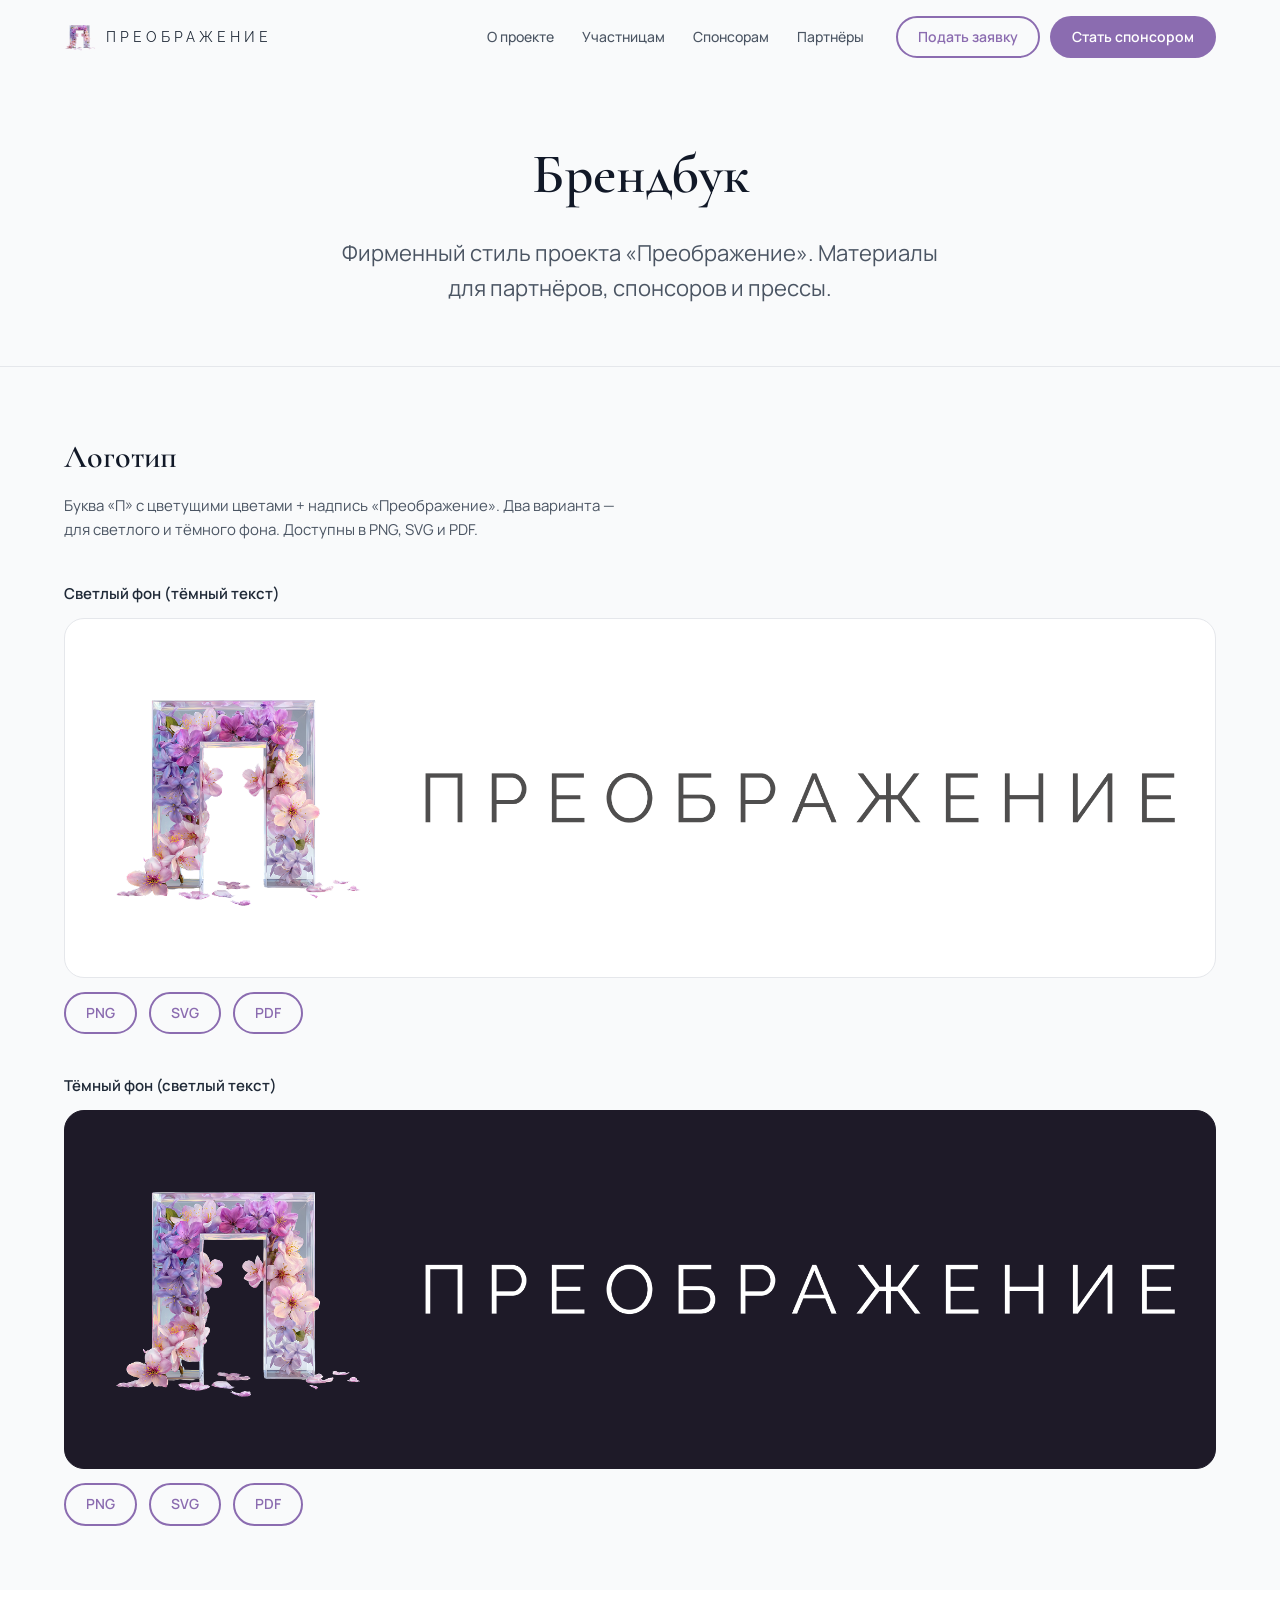
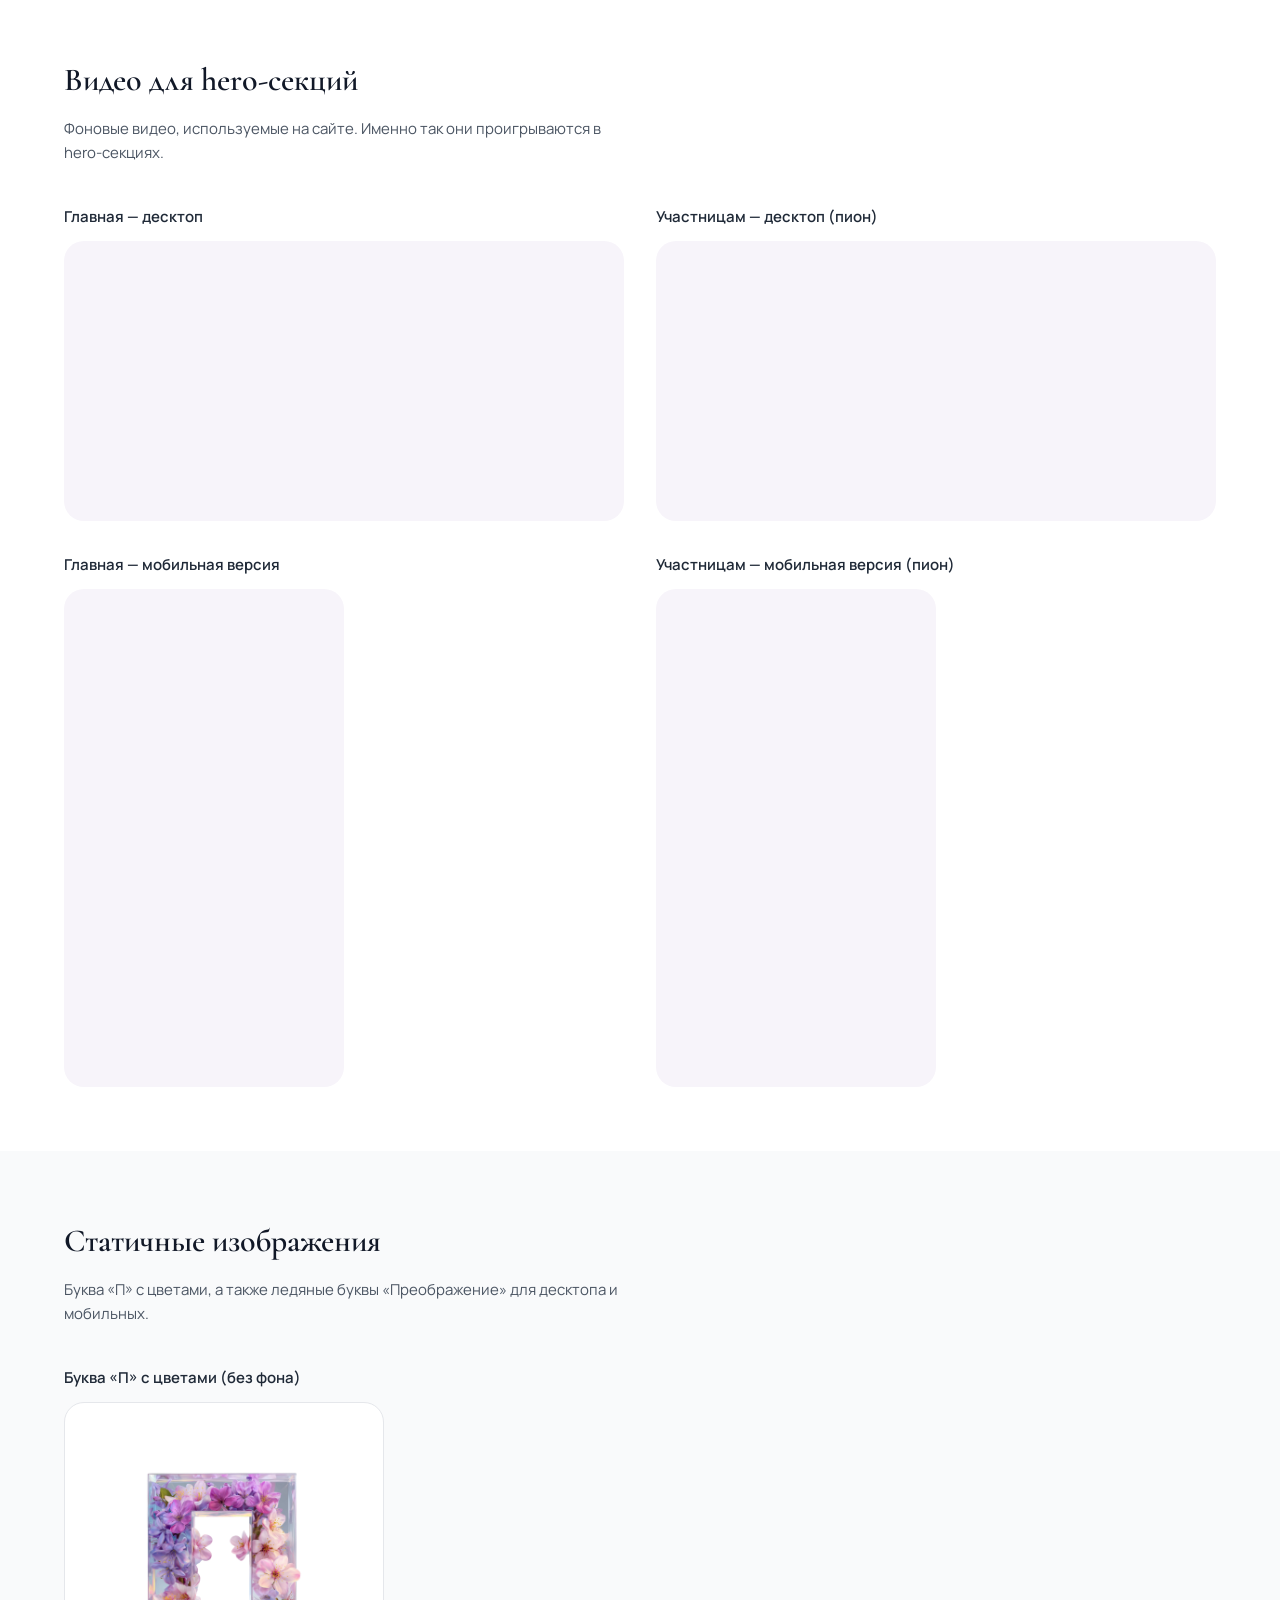
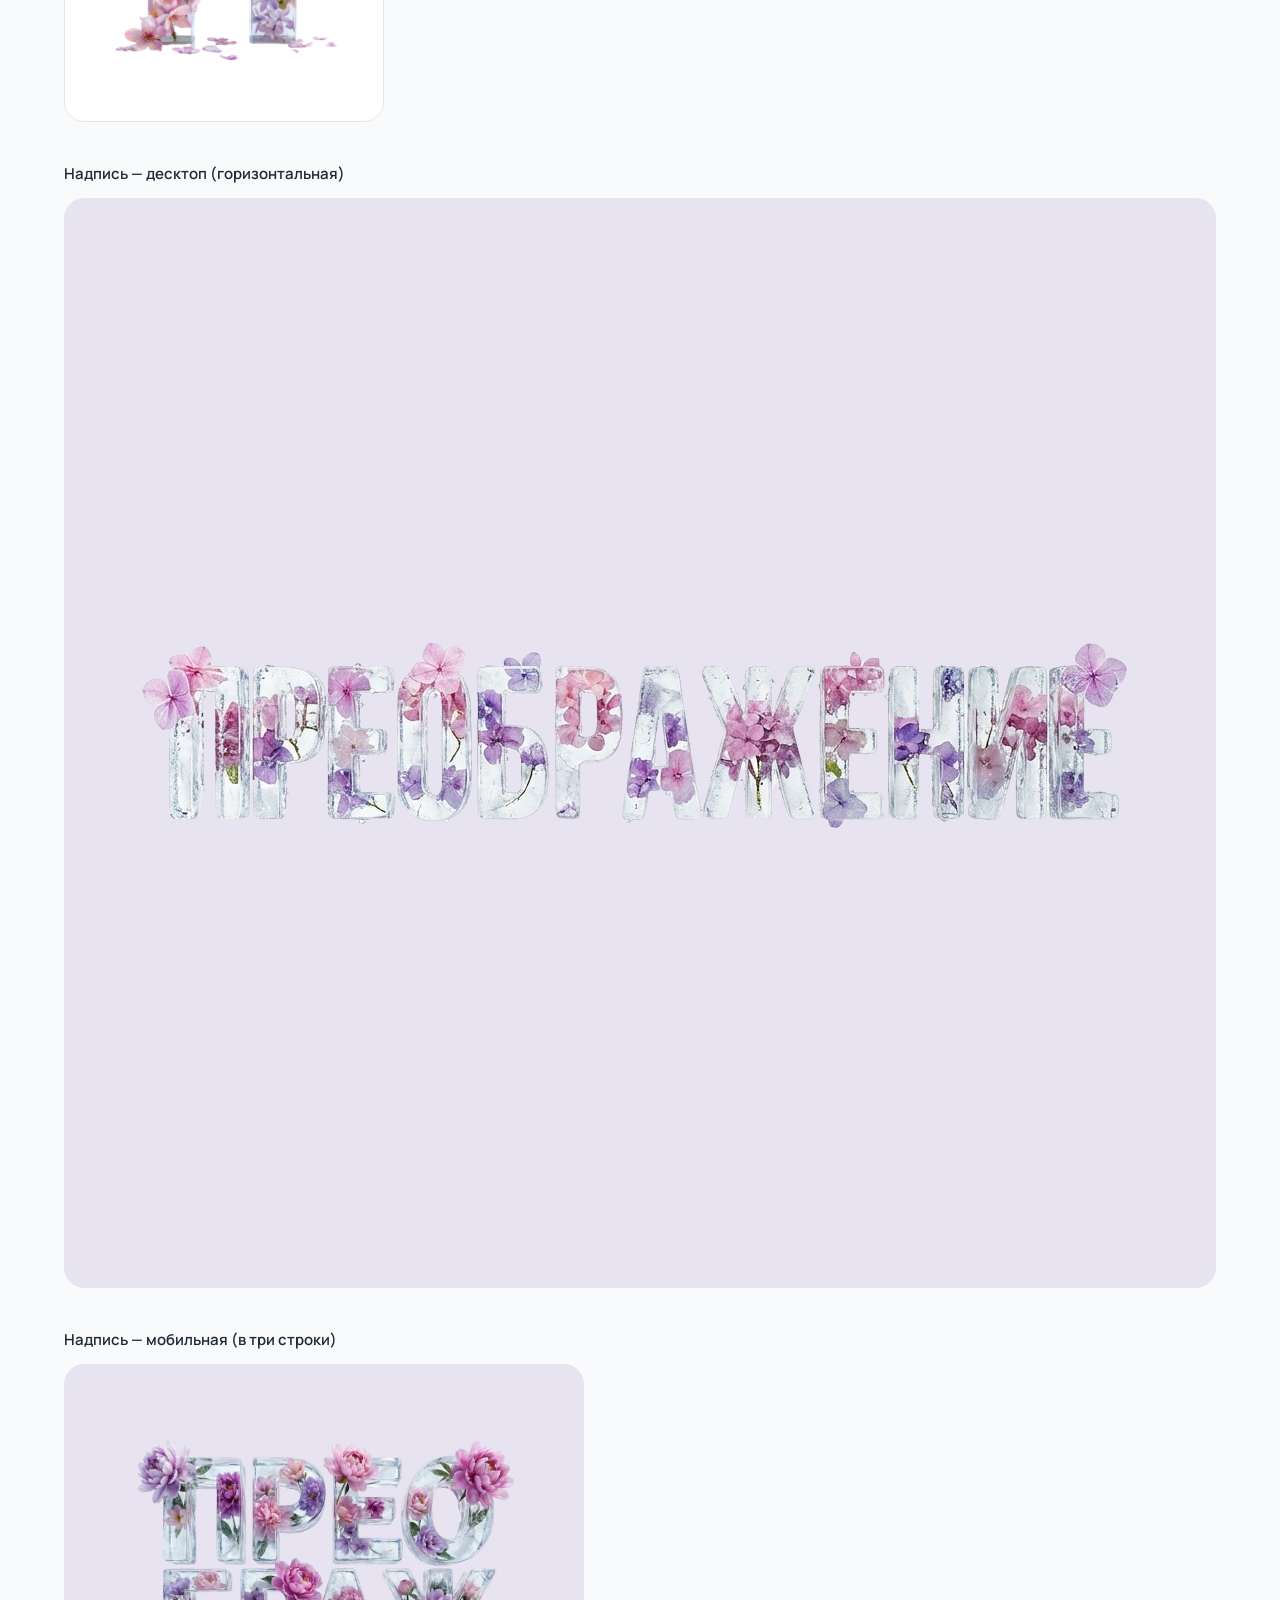
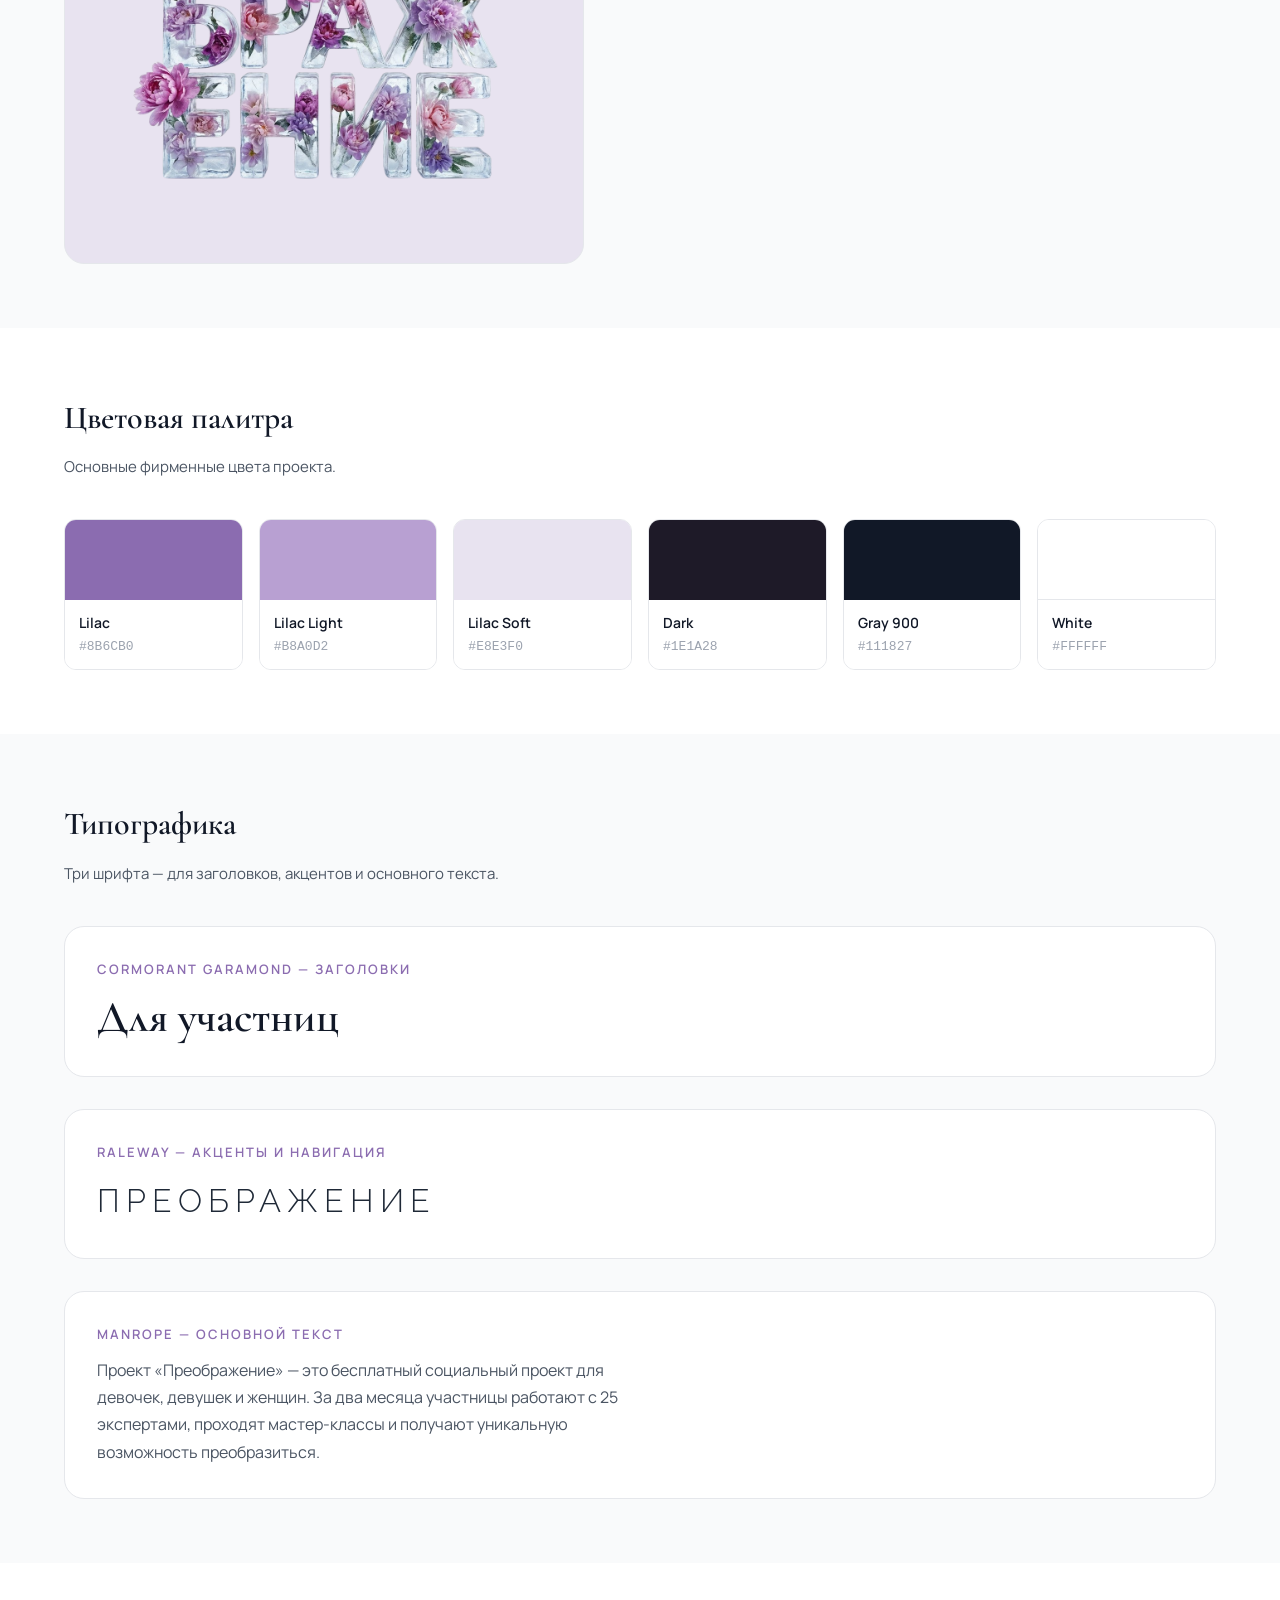
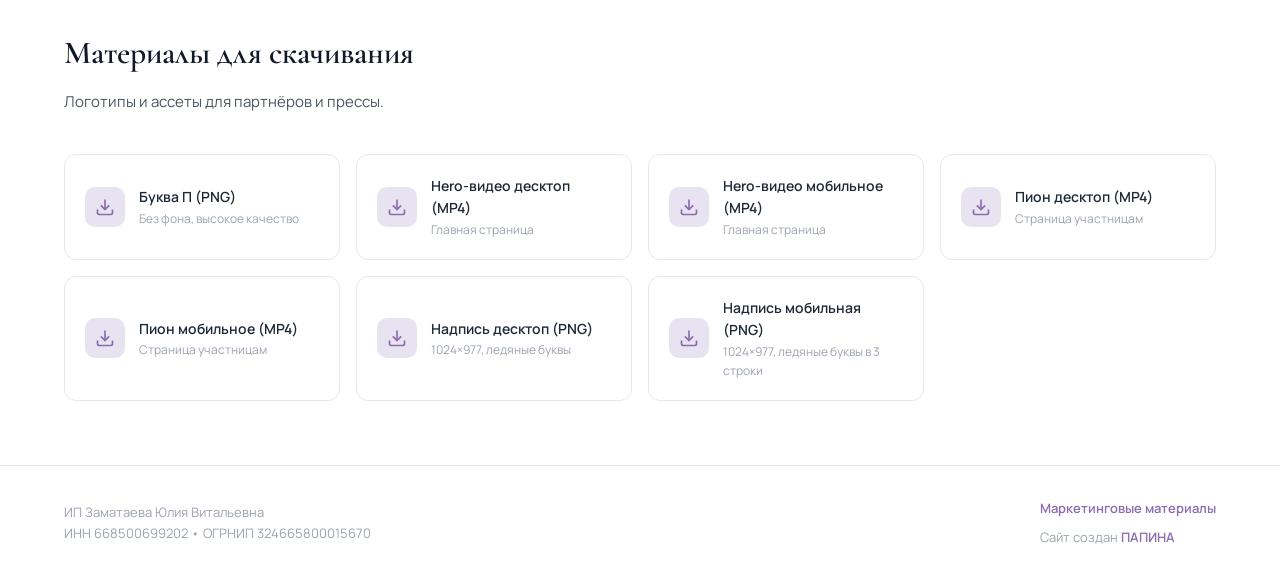
==== brand.html @ fdf7beaa "feat: brand page, photo gallery, partners carousel, sponsors hero video - Add brand.html with logo d" ====
<!DOCTYPE html>
<html lang="ru">
<head>
  <meta charset="UTF-8">
  <meta name="viewport" content="width=device-width, initial-scale=1.0">
  <title>Брендбук — Преображение | Барнаул</title>
  <meta name="description" content="Брендбук проекта Преображение. Логотип, фирменные цвета, шрифты и материалы для партнёров.">
  <link rel="preconnect" href="https://fonts.googleapis.com">
  <link rel="preconnect" href="https://fonts.gstatic.com" crossorigin>
  <link href="https://fonts.googleapis.com/css2?family=Cormorant+Garamond:ital,wght@0,400;0,500;0,600;0,700;1,400&family=Manrope:wght@300;400;500;600;700&family=Raleway:wght@200;300;400;500;600&display=swap" rel="stylesheet">
  <link rel="stylesheet" href="style.css">
  <style>
    .brand-section { padding: 64px 0; }
    .brand-section:nth-child(even) { background: var(--gray-50); }
    .brand-section__title {
      font-family: var(--font-heading);
      font-size: clamp(22px, 3vw, 32px);
      font-weight: 600;
      color: var(--gray-900);
      margin-bottom: 12px;
    }
    .brand-section__desc {
      font-size: 15px;
      color: var(--gray-600);
      margin-bottom: 40px;
      max-width: 560px;
    }

    .brand-logo-row {
      display: flex;
      gap: 40px;
      align-items: center;
      flex-wrap: wrap;
    }
    .brand-logo-card {
      flex: 1;
      min-width: 280px;
      background: var(--white);
      border: 1px solid var(--gray-200);
      border-radius: var(--radius-lg);
      padding: 48px 32px;
      display: flex;
      align-items: center;
      justify-content: center;
    }
    .brand-logo-card--dark {
      background: var(--dark);
      border-color: var(--dark);
    }
    .brand-logo-card img {
      max-width: 100%;
      max-height: none;
      height: auto;
      width: auto;
    }
    .brand-logo-card .logo-combo {
      display: flex;
      align-items: center;
      gap: 14px;
    }
    .brand-logo-card .logo-combo span {
      font-family: var(--font-display);
      font-size: 16px;
      font-weight: 400;
      letter-spacing: 5px;
      text-transform: uppercase;
      color: var(--gray-800);
    }
    .brand-logo-card--dark .logo-combo span { color: var(--white); }

    .brand-anim {
      position: relative;
      border-radius: var(--radius-lg);
      overflow: hidden;
      max-width: 480px;
      background: #f7f4fa;
    }
    .brand-anim video {
      width: 100%;
      display: block;
    }
    .brand-anim__label {
      text-align: center;
      padding: 12px;
      font-size: 13px;
      color: var(--gray-400);
    }

    .brand-colors {
      display: grid;
      grid-template-columns: repeat(auto-fill, minmax(160px, 1fr));
      gap: 16px;
    }
    .brand-color {
      border-radius: var(--radius);
      overflow: hidden;
      border: 1px solid var(--gray-200);
    }
    .brand-color__swatch {
      height: 80px;
    }
    .brand-color__info {
      padding: 12px 14px;
      background: var(--white);
    }
    .brand-color__name {
      font-size: 14px;
      font-weight: 600;
      color: var(--gray-900);
      margin-bottom: 2px;
    }
    .brand-color__hex {
      font-size: 13px;
      color: var(--gray-400);
      font-family: monospace;
    }

    .brand-fonts {
      display: flex;
      flex-direction: column;
      gap: 32px;
    }
    .brand-font-sample {
      padding: 32px;
      background: var(--white);
      border: 1px solid var(--gray-200);
      border-radius: var(--radius-lg);
    }
    .brand-font-sample__name {
      font-size: 13px;
      font-weight: 600;
      color: var(--lilac);
      text-transform: uppercase;
      letter-spacing: 2px;
      margin-bottom: 12px;
    }
    .brand-font-sample--heading .brand-font-sample__text {
      font-family: var(--font-heading);
      font-size: clamp(28px, 4vw, 44px);
      font-weight: 600;
      color: var(--gray-900);
      line-height: 1.2;
    }
    .brand-font-sample--display .brand-font-sample__text {
      font-family: var(--font-display);
      font-size: clamp(20px, 3vw, 32px);
      font-weight: 300;
      color: var(--gray-800);
      letter-spacing: 6px;
      text-transform: uppercase;
    }
    .brand-font-sample--body .brand-font-sample__text {
      font-family: var(--font-body);
      font-size: 16px;
      color: var(--gray-600);
      line-height: 1.7;
      max-width: 560px;
    }

    .brand-downloads {
      display: grid;
      grid-template-columns: repeat(auto-fill, minmax(220px, 1fr));
      gap: 16px;
    }
    .brand-dl {
      display: flex;
      align-items: center;
      gap: 14px;
      padding: 20px;
      background: var(--white);
      border: 1px solid var(--gray-200);
      border-radius: var(--radius);
      transition: var(--transition);
      color: var(--gray-800);
    }
    .brand-dl:hover { border-color: var(--lilac); box-shadow: var(--shadow-md); }
    .brand-dl__icon {
      width: 40px; height: 40px;
      border-radius: 10px;
      background: var(--lilac-soft);
      display: flex;
      align-items: center;
      justify-content: center;
      color: var(--lilac);
      flex-shrink: 0;
    }
    .brand-dl__name { font-size: 14px; font-weight: 600; }
    .brand-dl__meta { font-size: 12px; color: var(--gray-400); }

    @media (max-width: 768px) {
      .brand-logo-row { flex-direction: column; gap: 16px; }
      .brand-logo-card { min-width: 0; width: 100%; }
      .brand-videos-grid { grid-template-columns: 1fr !important; }
      .brand-static-split { grid-template-columns: 1fr !important; }
    }
  </style>
</head>
<body>

  <!-- HEADER -->
  <header class="header header--light" id="top">
    <div class="container header__inner">
      <a href="index.html" class="header__logo">
        <img class="header__logo-icon" src="assets/p-letter-hq.png" alt="П" width="32" height="32">
        <span>Преображение</span>
      </a>
      <nav class="header__nav">
        <a href="index.html#about" class="header__link">О проекте</a>
        <a href="participants.html" class="header__link">Участницам</a>
        <a href="sponsors.html" class="header__link">Спонсорам</a>
        <a href="index.html#partners" class="header__link">Партнёры</a>
      </nav>
      <div class="header__actions">
        <a href="participants.html#form" class="btn btn--outline btn--sm">Подать заявку</a>
        <a href="sponsors.html#packages" class="btn btn--primary btn--sm">Стать спонсором</a>
      </div>
      <button class="header__burger" id="burger" aria-label="Меню">
        <span></span><span></span><span></span>
      </button>
    </div>
  </header>

  <!-- MOBILE MENU -->
  <div class="mobile-menu" id="mobileMenu">
    <nav class="mobile-menu__nav">
      <a href="index.html#about" class="mobile-menu__link">О проекте</a>
      <a href="participants.html" class="mobile-menu__link">Участницам</a>
      <a href="sponsors.html" class="mobile-menu__link">Спонсорам</a>
      <a href="index.html#partners" class="mobile-menu__link">Партнёры</a>
      <a href="participants.html#form" class="btn btn--outline">Подать заявку</a>
      <a href="sponsors.html#packages" class="btn btn--primary">Стать спонсором</a>
    </nav>
  </div>

  <!-- PAGE HERO -->
  <section class="page-hero">
    <h1>Брендбук</h1>
    <p>Фирменный стиль проекта «Преображение». Материалы для партнёров, спонсоров и прессы.</p>
  </section>

  <!-- LOGO -->
  <section class="brand-section">
    <div class="container">
      <h2 class="brand-section__title">Логотип</h2>
      <p class="brand-section__desc">Буква «П» с цветущими цветами + надпись «Преображение». Два варианта — для светлого и тёмного фона. Доступны в PNG, SVG и PDF.</p>
      <div style="display:flex;flex-direction:column;gap:40px;">
        <div>
          <h3 style="font-size:15px;font-weight:600;color:var(--gray-800);margin-bottom:12px;">Светлый фон (тёмный текст)</h3>
          <div class="brand-logo-card" style="padding:48px 40px;">
            <img src="assets/logopreo.png" alt="Логотип — светлый фон" style="max-width:100%;height:auto;display:block;">
          </div>
          <div style="display:flex;gap:12px;flex-wrap:wrap;margin-top:14px;">
            <a href="assets/logopreo.png" download class="btn btn--outline btn--sm">PNG</a>
            <a href="assets/logopreo.svg" download class="btn btn--outline btn--sm">SVG</a>
            <a href="assets/logopreo.pdf" download class="btn btn--outline btn--sm">PDF</a>
          </div>
        </div>
        <div>
          <h3 style="font-size:15px;font-weight:600;color:var(--gray-800);margin-bottom:12px;">Тёмный фон (светлый текст)</h3>
          <div class="brand-logo-card brand-logo-card--dark" style="padding:48px 40px;">
            <img src="assets/logopreodarkbg.png" alt="Логотип — тёмный фон" style="max-width:100%;height:auto;display:block;">
          </div>
          <div style="display:flex;gap:12px;flex-wrap:wrap;margin-top:14px;">
            <a href="assets/logopreodarkbg.png" download class="btn btn--outline btn--sm">PNG</a>
            <a href="assets/logopreodarkbg.svg" download class="btn btn--outline btn--sm">SVG</a>
            <a href="assets/logopreodarkbg.pdf" download class="btn btn--outline btn--sm">PDF</a>
          </div>
        </div>
      </div>
    </div>
  </section>

  <!-- HERO VIDEOS -->
  <section class="brand-section">
    <div class="container">
      <h2 class="brand-section__title">Видео для hero-секций</h2>
      <p class="brand-section__desc">Фоновые видео, используемые на сайте. Именно так они проигрываются в hero-секциях.</p>
      <div class="brand-videos-grid" style="display:grid;grid-template-columns:1fr 1fr;gap:32px;">
        <div>
          <h3 style="font-size:15px;font-weight:600;color:var(--gray-800);margin-bottom:12px;">Главная — десктоп</h3>
          <div class="brand-anim" style="max-width:100%;">
            <video autoplay muted loop playsinline preload="auto">
              <source src="assets/hero-video.mp4" type="video/mp4">
            </video>
          </div>
        </div>
        <div>
          <h3 style="font-size:15px;font-weight:600;color:var(--gray-800);margin-bottom:12px;">Участницам — десктоп (пион)</h3>
          <div class="brand-anim" style="max-width:100%;">
            <video autoplay muted loop playsinline preload="auto">
              <source src="assets/peony2.mp4" type="video/mp4">
            </video>
          </div>
        </div>
        <div>
          <h3 style="font-size:15px;font-weight:600;color:var(--gray-800);margin-bottom:12px;">Главная — мобильная версия</h3>
          <div class="brand-anim" style="max-width:280px;">
            <video autoplay muted loop playsinline preload="auto" style="aspect-ratio:9/16;object-fit:cover;">
              <source src="assets/hero-mobile-final.mp4" type="video/mp4">
            </video>
          </div>
        </div>
        <div>
          <h3 style="font-size:15px;font-weight:600;color:var(--gray-800);margin-bottom:12px;">Участницам — мобильная версия (пион)</h3>
          <div class="brand-anim" style="max-width:280px;">
            <video autoplay muted loop playsinline preload="auto" style="aspect-ratio:9/16;object-fit:cover;">
              <source src="assets/peony3-mobile.mp4" type="video/mp4">
            </video>
          </div>
        </div>
      </div>
    </div>
  </section>

  <!-- STATIC ASSETS -->
  <section class="brand-section">
    <div class="container">
      <h2 class="brand-section__title">Статичные изображения</h2>
      <p class="brand-section__desc">Буква «П» с цветами, а также ледяные буквы «Преображение» для десктопа и мобильных.</p>
      <div style="display:flex;flex-direction:column;gap:40px;">
        <div>
          <h3 style="font-size:15px;font-weight:600;color:var(--gray-800);margin-bottom:12px;">Буква «П» с цветами (без фона)</h3>
          <div class="brand-logo-card" style="padding:40px;max-width:320px;">
            <img src="assets/p-letter-hq.png" alt="Буква П — без фона" style="max-width:100%;height:auto;display:block;">
          </div>
        </div>
        <div>
          <h3 style="font-size:15px;font-weight:600;color:var(--gray-800);margin-bottom:12px;">Надпись — десктоп (горизонтальная)</h3>
          <div class="brand-logo-card" style="padding:40px 32px;background:var(--lilac-soft);">
            <img src="assets/preo-desktop.png" alt="ПРЕОБРАЖЕНИЕ — десктоп" style="max-width:100%;height:auto;display:block;">
          </div>
        </div>
        <div>
          <h3 style="font-size:15px;font-weight:600;color:var(--gray-800);margin-bottom:12px;">Надпись — мобильная (в три строки)</h3>
          <div class="brand-logo-card" style="padding:40px;background:var(--lilac-soft);max-width:520px;">
            <img src="assets/preo-mobile.png" alt="ПРЕОБРАЖЕНИЕ — мобильная" style="max-width:100%;height:auto;display:block;">
          </div>
        </div>
      </div>
    </div>
  </section>

  <!-- COLORS -->
  <section class="brand-section">
    <div class="container">
      <h2 class="brand-section__title">Цветовая палитра</h2>
      <p class="brand-section__desc">Основные фирменные цвета проекта.</p>
      <div class="brand-colors">
        <div class="brand-color">
          <div class="brand-color__swatch" style="background:#8B6CB0"></div>
          <div class="brand-color__info">
            <div class="brand-color__name">Lilac</div>
            <div class="brand-color__hex">#8B6CB0</div>
          </div>
        </div>
        <div class="brand-color">
          <div class="brand-color__swatch" style="background:#B8A0D2"></div>
          <div class="brand-color__info">
            <div class="brand-color__name">Lilac Light</div>
            <div class="brand-color__hex">#B8A0D2</div>
          </div>
        </div>
        <div class="brand-color">
          <div class="brand-color__swatch" style="background:#E8E3F0"></div>
          <div class="brand-color__info">
            <div class="brand-color__name">Lilac Soft</div>
            <div class="brand-color__hex">#E8E3F0</div>
          </div>
        </div>
        <div class="brand-color">
          <div class="brand-color__swatch" style="background:#1e1a28"></div>
          <div class="brand-color__info">
            <div class="brand-color__name">Dark</div>
            <div class="brand-color__hex">#1E1A28</div>
          </div>
        </div>
        <div class="brand-color">
          <div class="brand-color__swatch" style="background:#111827"></div>
          <div class="brand-color__info">
            <div class="brand-color__name">Gray 900</div>
            <div class="brand-color__hex">#111827</div>
          </div>
        </div>
        <div class="brand-color">
          <div class="brand-color__swatch" style="background:#FFFFFF;border-bottom:1px solid #e5e7eb"></div>
          <div class="brand-color__info">
            <div class="brand-color__name">White</div>
            <div class="brand-color__hex">#FFFFFF</div>
          </div>
        </div>
      </div>
    </div>
  </section>

  <!-- TYPOGRAPHY -->
  <section class="brand-section">
    <div class="container">
      <h2 class="brand-section__title">Типографика</h2>
      <p class="brand-section__desc">Три шрифта — для заголовков, акцентов и основного текста.</p>
      <div class="brand-fonts">
        <div class="brand-font-sample brand-font-sample--heading">
          <div class="brand-font-sample__name">Cormorant Garamond — заголовки</div>
          <div class="brand-font-sample__text">Для участниц</div>
        </div>
        <div class="brand-font-sample brand-font-sample--display">
          <div class="brand-font-sample__name">Raleway — акценты и навигация</div>
          <div class="brand-font-sample__text">Преображение</div>
        </div>
        <div class="brand-font-sample brand-font-sample--body">
          <div class="brand-font-sample__name">Manrope — основной текст</div>
          <div class="brand-font-sample__text">Проект «Преображение» — это бесплатный социальный проект для девочек, девушек и женщин. За два месяца участницы работают с 25 экспертами, проходят мастер-классы и получают уникальную возможность преобразиться.</div>
        </div>
      </div>
    </div>
  </section>

  <!-- DOWNLOADS -->
  <section class="brand-section">
    <div class="container">
      <h2 class="brand-section__title">Материалы для скачивания</h2>
      <p class="brand-section__desc">Логотипы и ассеты для партнёров и прессы.</p>
      <div class="brand-downloads">
        <a href="assets/p-letter-hq.png" download class="brand-dl">
          <div class="brand-dl__icon">
            <svg width="20" height="20" viewBox="0 0 24 24" fill="none" stroke="currentColor" stroke-width="2"><path d="M21 15v4a2 2 0 01-2 2H5a2 2 0 01-2-2v-4"/><polyline points="7 10 12 15 17 10"/><line x1="12" y1="15" x2="12" y2="3"/></svg>
          </div>
          <div>
            <div class="brand-dl__name">Буква П (PNG)</div>
            <div class="brand-dl__meta">Без фона, высокое качество</div>
          </div>
        </a>
        <a href="assets/hero-video.mp4" download class="brand-dl">
          <div class="brand-dl__icon">
            <svg width="20" height="20" viewBox="0 0 24 24" fill="none" stroke="currentColor" stroke-width="2"><path d="M21 15v4a2 2 0 01-2 2H5a2 2 0 01-2-2v-4"/><polyline points="7 10 12 15 17 10"/><line x1="12" y1="15" x2="12" y2="3"/></svg>
          </div>
          <div>
            <div class="brand-dl__name">Hero-видео десктоп (MP4)</div>
            <div class="brand-dl__meta">Главная страница</div>
          </div>
        </a>
        <a href="assets/hero-mobile-final.mp4" download class="brand-dl">
          <div class="brand-dl__icon">
            <svg width="20" height="20" viewBox="0 0 24 24" fill="none" stroke="currentColor" stroke-width="2"><path d="M21 15v4a2 2 0 01-2 2H5a2 2 0 01-2-2v-4"/><polyline points="7 10 12 15 17 10"/><line x1="12" y1="15" x2="12" y2="3"/></svg>
          </div>
          <div>
            <div class="brand-dl__name">Hero-видео мобильное (MP4)</div>
            <div class="brand-dl__meta">Главная страница</div>
          </div>
        </a>
        <a href="assets/peony2.mp4" download class="brand-dl">
          <div class="brand-dl__icon">
            <svg width="20" height="20" viewBox="0 0 24 24" fill="none" stroke="currentColor" stroke-width="2"><path d="M21 15v4a2 2 0 01-2 2H5a2 2 0 01-2-2v-4"/><polyline points="7 10 12 15 17 10"/><line x1="12" y1="15" x2="12" y2="3"/></svg>
          </div>
          <div>
            <div class="brand-dl__name">Пион десктоп (MP4)</div>
            <div class="brand-dl__meta">Страница участницам</div>
          </div>
        </a>
        <a href="assets/peony3-mobile.mp4" download class="brand-dl">
          <div class="brand-dl__icon">
            <svg width="20" height="20" viewBox="0 0 24 24" fill="none" stroke="currentColor" stroke-width="2"><path d="M21 15v4a2 2 0 01-2 2H5a2 2 0 01-2-2v-4"/><polyline points="7 10 12 15 17 10"/><line x1="12" y1="15" x2="12" y2="3"/></svg>
          </div>
          <div>
            <div class="brand-dl__name">Пион мобильное (MP4)</div>
            <div class="brand-dl__meta">Страница участницам</div>
          </div>
        </a>
        <a href="assets/preo-desktop.png" download class="brand-dl">
          <div class="brand-dl__icon">
            <svg width="20" height="20" viewBox="0 0 24 24" fill="none" stroke="currentColor" stroke-width="2"><path d="M21 15v4a2 2 0 01-2 2H5a2 2 0 01-2-2v-4"/><polyline points="7 10 12 15 17 10"/><line x1="12" y1="15" x2="12" y2="3"/></svg>
          </div>
          <div>
            <div class="brand-dl__name">Надпись десктоп (PNG)</div>
            <div class="brand-dl__meta">1024×977, ледяные буквы</div>
          </div>
        </a>
        <a href="assets/preo-mobile.png" download class="brand-dl">
          <div class="brand-dl__icon">
            <svg width="20" height="20" viewBox="0 0 24 24" fill="none" stroke="currentColor" stroke-width="2"><path d="M21 15v4a2 2 0 01-2 2H5a2 2 0 01-2-2v-4"/><polyline points="7 10 12 15 17 10"/><line x1="12" y1="15" x2="12" y2="3"/></svg>
          </div>
          <div>
            <div class="brand-dl__name">Надпись мобильная (PNG)</div>
            <div class="brand-dl__meta">1024×977, ледяные буквы в 3 строки</div>
          </div>
        </a>
      </div>
    </div>
  </section>

  <!-- FOOTER -->
  <footer class="footer">
    <div class="container footer__inner">
      <div class="footer__left">
        <p class="footer__legal">ИП Заматаева Юлия Витальевна</p>
        <p class="footer__legal">ИНН 668500699202 &bull; ОГРНИП 324665800015670</p>
      </div>
      <div class="footer__right">
        <a href="brand.html" class="footer__link">Маркетинговые материалы</a>
        <p>Сайт создан <a href="https://papina.team" target="_blank" rel="noopener">ПАПИНА</a></p>
      </div>
    </div>
  </footer>

<script>
document.getElementById('burger').addEventListener('click', function() {
  this.classList.toggle('active');
  document.getElementById('mobileMenu').classList.toggle('open');
  document.body.classList.toggle('menu-open');
});
document.querySelectorAll('.mobile-menu__link, .mobile-menu .btn').forEach(function(el) {
  el.addEventListener('click', function() {
    document.getElementById('burger').classList.remove('active');
    document.getElementById('mobileMenu').classList.remove('open');
    document.body.classList.remove('menu-open');
  });
});
window.addEventListener('scroll', function() {
  document.querySelector('.header').classList.toggle('scrolled', window.scrollY > 40);
});


</script>
</body>
</html>
---- style.css ----
/* === VARIABLES === */
:root {
  --lilac: #8B6CB0;
  --lilac-hover: #7A5CA0;
  --lilac-light: #B8A0D2;
  --lilac-soft: #E8E3F0;
  --gray-50: #F9FAFB;
  --gray-100: #F3F4F6;
  --gray-200: #E5E7EB;
  --gray-400: #9CA3AF;
  --gray-600: #4B5563;
  --gray-800: #1F2937;
  --gray-900: #111827;
  --white: #FFFFFF;
  --dark: #1e1a28;
  --dark-card: #252030;
  --pink: #EC4899;
  --violet-50: #F5F3FF;
  --violet-100: #EDE9FE;
  --violet-200: #DDD6FE;
  --shadow-sm: 0 1px 2px rgba(0,0,0,.05);
  --shadow-md: 0 4px 12px rgba(0,0,0,.08);
  --shadow-lg: 0 12px 40px rgba(0,0,0,.1);
  --radius: 12px;
  --radius-lg: 20px;
  --font-heading: 'Cormorant Garamond', Georgia, serif;
  --font-body: 'Manrope', -apple-system, BlinkMacSystemFont, sans-serif;
  --font-display: 'Raleway', sans-serif;
  --transition: .3s cubic-bezier(.4,0,.2,1);
}

/* === RESET === */
*, *::before, *::after { box-sizing: border-box; margin: 0; padding: 0; }
html { scroll-behavior: smooth; }
body {
  font-family: var(--font-body);
  font-size: 16px;
  line-height: 1.6;
  color: var(--gray-800);
  background: var(--white);
  -webkit-font-smoothing: antialiased;
  overflow-x: hidden;
}
body.menu-open { overflow: hidden; }
img { max-width: 100%; display: block; }
a { text-decoration: none; color: inherit; }
ul { list-style: none; }

/* === LAYOUT === */
.container { max-width: 1200px; margin: 0 auto; padding: 0 24px; }

/* === BUTTONS === */
.btn {
  display: inline-flex;
  align-items: center;
  justify-content: center;
  gap: 8px;
  font-family: var(--font-body);
  font-weight: 600;
  font-size: 15px;
  padding: 12px 28px;
  border-radius: 50px;
  border: 2px solid transparent;
  cursor: pointer;
  transition: var(--transition);
  white-space: nowrap;
}
.btn--primary {
  background: var(--lilac);
  color: var(--white);
}
.btn--primary:hover {
  background: var(--lilac-hover);
  transform: translateY(-1px);
  box-shadow: 0 4px 16px rgba(139,108,176,.3);
}
.btn--outline {
  background: transparent;
  color: var(--lilac);
  border-color: var(--lilac);
}
.btn--outline:hover {
  background: var(--lilac-soft);
  color: var(--lilac-hover);
}
.btn--ghost {
  background: transparent;
  color: rgba(255,255,255,.8);
  border-color: rgba(255,255,255,.2);
}
.btn--ghost:hover {
  background: rgba(255,255,255,.08);
  color: var(--white);
  border-color: rgba(255,255,255,.4);
}
.btn--sm { padding: 8px 20px; font-size: 14px; }
.btn--lg { padding: 16px 36px; font-size: 17px; }
.btn--full { width: 100%; }

/* === HEADER === */
.header {
  position: fixed;
  top: 0; left: 0; right: 0;
  z-index: 100;
  padding: 16px 0;
  transition: var(--transition);
}
.header.scrolled {
  background: rgba(255,255,255,.95);
  backdrop-filter: blur(12px);
  box-shadow: var(--shadow-sm);
  padding: 10px 0;
}
.header__inner { display: flex; align-items: center; gap: 32px; }
.header__logo {
  display: flex;
  align-items: center;
  gap: 10px;
  font-family: var(--font-display);
  font-size: 14px;
  font-weight: 400;
  letter-spacing: 4px;
  text-transform: uppercase;
  color: var(--white);
  transition: var(--transition);
}
.header.scrolled .header__logo { color: var(--gray-800); }
.header__logo-icon {
  width: 32px; height: 32px;
  object-fit: contain;
}
.header__nav { display: flex; gap: 28px; margin-left: auto; }
.header__link {
  font-size: 14px;
  font-weight: 500;
  color: rgba(255,255,255,.85);
  transition: var(--transition);
  position: relative;
}
.header__link:hover { color: var(--white); }
.header.scrolled .header__link { color: var(--gray-600); }
.header.scrolled .header__link:hover { color: var(--lilac); }
.header__link::after {
  content: '';
  position: absolute;
  bottom: -4px; left: 0;
  width: 0; height: 2px;
  background: var(--lilac);
  transition: var(--transition);
  border-radius: 2px;
}
.header__link:hover::after { width: 100%; }
.header__actions { display: flex; gap: 10px; }
.header__actions .btn--outline {
  border-color: rgba(255,255,255,.4);
  color: var(--white);
}
.header__actions .btn--outline:hover {
  background: rgba(255,255,255,.12);
  border-color: var(--white);
}
.header.scrolled .header__actions .btn--outline {
  border-color: var(--lilac);
  color: var(--lilac);
}
.header.scrolled .header__actions .btn--outline:hover {
  background: var(--lilac-soft);
}
.header__burger {
  display: none;
  flex-direction: column;
  gap: 5px;
  background: none; border: none;
  cursor: pointer; padding: 4px;
  margin-left: auto;
}
.header__burger span {
  display: block; width: 24px; height: 2px;
  background: var(--white);
  border-radius: 2px;
  transition: var(--transition);
}
.header.scrolled .header__burger span { background: var(--gray-800); }
.header__burger.active span:nth-child(1) { transform: rotate(45deg) translate(5px, 5px); }
.header__burger.active span:nth-child(2) { opacity: 0; }
.header__burger.active span:nth-child(3) { transform: rotate(-45deg) translate(5px, -5px); }

/* header--light: dark text on sub-pages */
.header--light { background: transparent; }
.header--light .header__logo { color: var(--gray-800); }
.header--light .header__logo-icon { filter: none; }
.header--light .header__link { color: var(--gray-600); }
.header--light .header__link:hover { color: var(--lilac); }
.header--light .header__actions .btn--outline { border-color: var(--lilac); color: var(--lilac); }
.header--light .header__actions .btn--outline:hover { background: var(--lilac-soft); }
.header--light .header__burger span { background: var(--gray-800); }

/* === MOBILE MENU === */
.mobile-menu {
  display: none;
  position: fixed; inset: 0;
  z-index: 99;
  background: rgba(255,255,255,.97);
  backdrop-filter: blur(20px);
  opacity: 0; pointer-events: none;
  transition: var(--transition);
}
.mobile-menu.open { opacity: 1; pointer-events: all; }
.mobile-menu__nav {
  display: flex; flex-direction: column;
  align-items: center; justify-content: center;
  height: 100%; gap: 24px;
}
.mobile-menu__link { font-size: 20px; font-weight: 500; color: var(--gray-800); }

/* === HERO === */
.hero {
  position: relative;
  min-height: 100vh;
  display: flex;
  flex-direction: column;
  justify-content: space-between;
  overflow: hidden;
  background: #1a1520;
}
.hero__video {
  position: absolute;
  inset: 0;
  width: 100%; height: 100%;
  object-fit: cover;
}
.hero__video--mobile { display: none; }
@media (max-width: 768px) {
  .hero {
    min-height: auto;
    display: flex;
    flex-direction: column;
    background: #edeaf2;
  }
  .hero__video--desktop { display: none; }
  .hero__video--mobile {
    display: block;
    width: 224%;
    height: auto;
    margin-left: -65%;
  }
  .hero__overlay { display: none; }
  .hero__top {
    position: relative;
    padding: 4px 20px 0;
    order: 2;
  }
  .hero__subtitle {
    color: var(--gray-700);
    font-size: 11px;
    font-weight: 600;
    letter-spacing: 2.5px;
    margin-bottom: 8px;
  }
  .hero__content {
    position: relative;
    order: 3;
    padding: 0 24px 4px;
    width: 100%;
  }
  .hero__cta {
    flex-direction: column;
    gap: 10px;
  }
  .hero__cta .btn {
    font-size: 15px;
    padding: 14px 28px;
    border-radius: 50px;
    width: 100%;
    text-align: center;
  }
  .hero__cta .btn--primary {
    background: var(--lilac);
    box-shadow: 0 4px 16px rgba(139,108,176,.35);
  }
  .hero__cta .btn--outline-light {
    border-color: var(--lilac);
    color: var(--lilac);
    background: transparent;
    backdrop-filter: none;
  }
  .header__logo { color: var(--gray-800); }
  .header__logo-icon { filter: none; }
  .header__burger span { background: var(--gray-800); }
}
.hero__overlay {
  position: absolute; inset: 0;
  background:
    linear-gradient(to bottom, rgba(20,16,28,.35) 0%, transparent 25%),
    linear-gradient(to bottom, transparent 40%, rgba(20,16,28,.75) 100%);
  pointer-events: none;
}
.hero__top {
  position: relative;
  text-align: center;
  padding: 55px 40px 0;
}
@media (min-width: 769px) {
  .hero__top { padding-top: clamp(100px, 18vh, 200px); }
}
.hero__subtitle {
  font-family: var(--font-display);
  font-size: clamp(16px, 2vw, 24px);
  font-weight: 400;
  color: var(--lilac);
  text-transform: uppercase;
  letter-spacing: clamp(4px, 1vw, 10px);
}
.hero__content {
  position: relative;
  text-align: center;
  width: 100%;
  max-width: 900px;
  margin: 0 auto;
  padding: 0 40px 56px;
}
.hero__cta {
  display: flex; gap: 16px;
  justify-content: center;
  flex-wrap: wrap;
  margin-bottom: 0;
}
.btn--outline-light {
  border: 2px solid rgba(255,255,255,.5);
  color: var(--white);
  background: rgba(255,255,255,.06);
  backdrop-filter: blur(8px);
}
.btn--outline-light:hover {
  background: rgba(255,255,255,.15);
  border-color: var(--white);
}

/* === STATS BAR === */
.stats-bar {
  background: var(--lilac);
  padding: 20px 0;
}
.stats-bar__inner {
  display: flex;
  justify-content: center;
  gap: 48px;
  max-width: 600px;
  margin: 0 auto;
}
.stats-bar__item { text-align: center; }
.stats-bar__num {
  display: block;
  font-family: var(--font-display);
  font-size: 28px;
  font-weight: 300;
  color: var(--white);
  letter-spacing: 2px;
}
.stats-bar__label {
  font-size: 12px;
  font-weight: 500;
  color: rgba(255,255,255,.75);
  letter-spacing: 1px;
  text-transform: uppercase;
}

/* === COUNTDOWN === */
.countdown {
  padding: 36px 0;
  background: #2d2838;
  text-align: center;
}
.countdown__label {
  font-family: var(--font-display);
  font-size: 12px;
  font-weight: 400;
  color: rgba(255,255,255,.35);
  letter-spacing: 5px;
  text-transform: uppercase;
  margin-bottom: 24px;
}
.countdown__timer {
  display: flex;
  justify-content: center;
  align-items: center;
  gap: 12px;
  margin-bottom: 20px;
}
.countdown__item {
  text-align: center;
  background: rgba(255,255,255,.04);
  border: 1px solid rgba(255,255,255,.06);
  border-radius: 16px;
  padding: 20px 28px;
  min-width: 100px;
}
.countdown__number {
  display: block;
  font-family: var(--font-display);
  font-size: 48px;
  font-weight: 200;
  color: var(--white);
  letter-spacing: 4px;
  line-height: 1;
  margin-bottom: 6px;
}
.countdown__unit {
  font-size: 11px;
  color: rgba(255,255,255,.3);
  text-transform: uppercase;
  letter-spacing: 2px;
}
.countdown__sep {
  width: 4px; height: 4px;
  border-radius: 50%;
  background: rgba(255,255,255,.15);
  flex-shrink: 0;
}
.countdown__date {
  font-family: var(--font-display);
  font-size: 14px;
  font-weight: 300;
  color: var(--lilac-light);
  letter-spacing: 3px;
}

/* === SECTIONS === */
.section-title {
  font-family: var(--font-heading);
  font-size: clamp(28px, 4vw, 42px);
  font-weight: 600;
  text-align: center;
  margin-bottom: 16px;
  color: var(--gray-900);
}
.section-desc {
  text-align: center;
  font-size: 17px;
  color: var(--gray-600);
  max-width: 600px;
  margin: 0 auto 48px;
}

/* === ABOUT === */
.about { padding: 64px 0; }
.about__flow {
  max-width: 720px;
  margin: 0 auto;
  display: flex;
  flex-direction: column;
  gap: 40px;
}
.about__item {
  display: flex;
  gap: 28px;
  align-items: flex-start;
}
.about__num {
  font-family: var(--font-display);
  font-size: 48px;
  font-weight: 200;
  color: var(--lilac-light);
  line-height: 1;
  flex-shrink: 0;
  min-width: 56px;
}
.about__text h3 {
  font-family: var(--font-heading);
  font-size: clamp(18px, 2vw, 22px);
  font-weight: 600;
  color: var(--gray-900);
  margin-bottom: 8px;
}
.about__text p {
  font-size: 15px;
  color: var(--gray-600);
  line-height: 1.7;
}
.about__text strong {
  color: var(--gray-900);
  font-weight: 600;
}

/* === MEDIA === */
.media { padding: 56px 0; background: var(--gray-50); }
.media__grid {
  display: grid;
  grid-template-columns: repeat(3, 1fr);
  gap: 20px;
}
.media__card {
  display: flex;
  flex-direction: column;
  background: var(--white);
  border-radius: var(--radius-lg);
  overflow: hidden;
  border: 1px solid var(--gray-200);
  transition: var(--transition);
}
.media__card:hover { box-shadow: var(--shadow-md); transform: translateY(-3px); }
.media__preview {
  position: relative;
  height: 180px;
  overflow: hidden;
}
.media__preview img {
  width: 100%; height: 100%;
  object-fit: cover;
  display: block;
  transition: transform .3s ease;
}
.media__card:hover .media__preview img { transform: scale(1.05); }
.media__play {
  position: absolute;
  top: 50%; left: 50%;
  transform: translate(-50%, -50%);
  opacity: .7;
  filter: drop-shadow(0 2px 8px rgba(0,0,0,.3));
  transition: opacity .2s;
}
.media__card:hover .media__play { opacity: 1; }
.media__duration {
  position: absolute;
  bottom: 10px; right: 10px;
  background: rgba(0,0,0,.5);
  color: white;
  font-size: 12px;
  font-weight: 600;
  padding: 2px 8px;
  border-radius: 4px;
}
.media__body { padding: 16px 20px; }
.media__source {
  font-size: 13px;
  font-weight: 600;
  color: var(--lilac);
  text-transform: uppercase;
  letter-spacing: 1px;
  display: block;
  margin-bottom: 4px;
}
.media__body p { font-size: 14px; color: var(--gray-600); line-height: 1.5; }

/* === SCROLL-DRIVEN VIDEO === */
.scroll-video {
  position: relative;
  height: 300vh;
}
.scroll-video__sticky {
  position: sticky;
  top: 0;
  width: 100%;
  height: 100vh;
  overflow: hidden;
  background: #edeaf2;
}
.scroll-video__sticky video {
  width: 100%; height: 100%;
  object-fit: cover;
  display: block;
}
.scroll-video__cards {
  position: absolute;
  top: 50%;
  left: 50%;
  transform: translate(-50%, -50%);
  width: 100%;
  z-index: 2;
}
@media (max-width: 768px) {
  .scroll-video { height: 300vh; }
  .scroll-video__sticky { height: 100vh; }
}

/* === CTA DUAL === */
.cta-dual__grid {
  display: grid;
  grid-template-columns: 1fr 1fr;
  gap: 24px;
}
.cta-dual__card {
  display: flex;
  flex-direction: column;
  padding: 40px 36px;
  border-radius: var(--radius-lg);
  transition: var(--transition);
  text-decoration: none;
}
.cta-dual__card:hover { transform: translateY(-4px); }
.cta-dual__card--participants {
  background: rgba(255,255,255,.85);
  backdrop-filter: blur(12px);
  border: 1px solid rgba(255,255,255,.5);
}
.cta-dual__card--sponsors {
  background: rgba(45,40,56,.85);
  backdrop-filter: blur(12px);
  border: 1px solid rgba(139,108,176,.25);
}
.cta-dual__label {
  font-size: 11px;
  font-weight: 700;
  letter-spacing: 2px;
  text-transform: uppercase;
  margin-bottom: 12px;
}
.cta-dual__card--participants .cta-dual__label { color: var(--lilac); }
.cta-dual__card--sponsors .cta-dual__label { color: var(--lilac-light); }
.cta-dual__card h2 {
  font-family: var(--font-heading);
  font-size: clamp(22px, 2.5vw, 30px);
  font-weight: 600;
  margin-bottom: 10px;
}
.cta-dual__card--participants h2 { color: var(--gray-900); }
.cta-dual__card--sponsors h2 { color: #f0ecf5; }
.cta-dual__card p {
  font-size: 15px;
  line-height: 1.6;
  margin-bottom: 20px;
  flex: 1;
}
.cta-dual__card--participants p { color: var(--gray-600); }
.cta-dual__card--sponsors p { color: #a99bbe; }
.cta-dual__link {
  font-size: 15px;
  font-weight: 600;
}
.cta-dual__card--participants .cta-dual__link { color: var(--lilac); }
.cta-dual__card--sponsors .cta-dual__link { color: var(--lilac-light); }
.cta-dual__card:hover .cta-dual__link { text-decoration: underline; }

/* === PARTNERS FADE === */
.partners { padding: 56px 0; }
.partners__stage {
  display: grid;
  grid-template-columns: repeat(3, 1fr);
  position: relative;
  gap: 0 32px;
}
.partners__stage::before,
.partners__stage::after {
  content: '';
  position: absolute;
  top: 16%;
  height: 68%;
  width: 1px;
  background: var(--gray-200);
  z-index: 1;
  pointer-events: none;
}
.partners__stage::before { left: calc(33.333% + 5px); }
.partners__stage::after { left: calc(66.666% - 5px); }
.partners__stage .partner:nth-child(1),
.partners__stage .partner:nth-child(4) { grid-column: 1; grid-row: 1; }
.partners__stage .partner:nth-child(2),
.partners__stage .partner:nth-child(5) { grid-column: 2; grid-row: 1; }
.partners__stage .partner:nth-child(3),
.partners__stage .partner:nth-child(6) { grid-column: 3; grid-row: 1; }
.partners__stage .partner {
  opacity: 0;
  transform: translateY(6px);
  transition: opacity .6s ease, transform .6s ease;
  pointer-events: none;
}
.partners__stage .partner.partner--active {
  opacity: 1;
  transform: translateY(0);
  pointer-events: all;
}
.partners__dots {
  display: flex;
  justify-content: center;
  gap: 8px;
  margin-top: 28px;
}
.partners__dot {
  width: 8px; height: 8px;
  border-radius: 50%;
  border: none;
  background: var(--gray-200);
  cursor: pointer;
  transition: var(--transition);
  padding: 0;
}
.partners__dot.active {
  background: var(--lilac);
  width: 24px;
  border-radius: 4px;
}
.partner {
  background: var(--white);
  border-radius: var(--radius-lg);
  padding: 28px 20px;
  text-align: center;
  border: 1px solid var(--gray-200);
  transition: var(--transition);
}
.partner:hover { box-shadow: var(--shadow-md); border-color: var(--violet-200); }
.partner__logo {
  width: 80px; height: 80px;
  margin: 0 auto 16px;
  border-radius: 50%;
  overflow: hidden;
  background: var(--gray-50);
  display: flex;
  align-items: center;
  justify-content: center;
}
.partner__logo img {
  width: 100%; height: 100%;
  object-fit: cover;
}
.partner h4 {
  font-size: 17px;
  font-weight: 600;
  color: var(--gray-900);
  margin-bottom: 4px;
}
.partner p { font-size: 14px; color: var(--gray-600); }

/* === GALLERY MARQUEE === */
.gallery { padding: 56px 0 64px; overflow: hidden; }
.gallery__marquee {
  display: flex;
  flex-direction: column;
  gap: 12px;
  mask-image: linear-gradient(to right, transparent, black 4%, black 96%, transparent);
  -webkit-mask-image: linear-gradient(to right, transparent, black 4%, black 96%, transparent);
}
.gallery__row { overflow: hidden; }
.gallery__track {
  display: flex;
  gap: 12px;
  width: max-content;
}
.gallery__row--left .gallery__track { animation: marquee-left 40s linear infinite; }
.gallery__row--right .gallery__track { animation: marquee-right 40s linear infinite; }
.gallery__track img {
  border-radius: var(--radius);
  object-fit: cover;
  flex-shrink: 0;
  display: block;
}
.gallery__row--left img { height: 240px; }
.gallery__row--right img { height: 180px; }
@keyframes marquee-left {
  0% { transform: translateX(0); }
  100% { transform: translateX(-50%); }
}
@keyframes marquee-right {
  0% { transform: translateX(-50%); }
  100% { transform: translateX(0); }
}
.gallery__marquee:hover .gallery__track {
  animation-play-state: paused;
}
.gallery__track img:not([aria-hidden]) { cursor: zoom-in; }
@media (max-width: 768px) {
  .gallery { padding: 40px 0 48px; }
  .gallery__row--left img { height: 180px; }
  .gallery__row--right img { height: 140px; }
  .gallery__row--left .gallery__track { animation-duration: 20s; }
  .gallery__row--right .gallery__track { animation-duration: 20s; }
}

/* === LIGHTBOX === */
.lightbox {
  display: none;
  position: fixed;
  inset: 0;
  z-index: 200;
  background: rgba(0,0,0,.92);
  align-items: center;
  justify-content: center;
  padding: 40px;
  cursor: zoom-out;
}
.lightbox.open { display: flex; }
.lightbox__img {
  max-width: 92vw;
  max-height: 90vh;
  object-fit: contain;
  border-radius: var(--radius);
  animation: lightbox-in .25s ease;
}
@keyframes lightbox-in {
  from { opacity: 0; transform: scale(.92); }
  to   { opacity: 1; transform: scale(1); }
}
.lightbox__close {
  position: absolute;
  top: 16px; right: 20px;
  background: none;
  border: none;
  color: rgba(255,255,255,.7);
  font-size: 40px;
  cursor: pointer;
  line-height: 1;
  transition: color .2s;
}
.lightbox__close:hover { color: #fff; }
.lightbox__nav {
  position: absolute;
  top: 0;
  width: 15%;
  height: 100%;
  background: none;
  border: none;
  color: rgba(255,255,255,.3);
  cursor: pointer;
  display: flex;
  align-items: center;
  justify-content: center;
  transition: color .2s;
  z-index: 1;
}
.lightbox__nav:hover { color: rgba(255,255,255,.8); }
.lightbox__nav--prev { left: 0; justify-content: flex-start; padding-left: 16px; }
.lightbox__nav--next { right: 0; justify-content: flex-end; padding-right: 16px; }
.lightbox__counter {
  position: absolute;
  bottom: 20px;
  left: 50%;
  transform: translateX(-50%);
  color: rgba(255,255,255,.4);
  font-size: 14px;
  font-family: var(--font-display);
  letter-spacing: 2px;
}

/* === CONTACT === */
.contact { padding: 48px 0; background: var(--lilac); text-align: center; }
.contact .section-title { color: var(--white); }
.contact .section-desc { color: rgba(255,255,255,.8); }
.contact__links { display: flex; justify-content: center; gap: 12px; flex-wrap: wrap; }
.contact__link {
  display: flex; align-items: center; gap: 10px;
  padding: 14px 24px;
  background: rgba(255,255,255,.15);
  border: 1px solid rgba(255,255,255,.35);
  border-radius: 50px;
  font-weight: 600; font-size: 15px;
  color: var(--white);
  transition: var(--transition);
}
.contact__link:hover { background: var(--white); color: var(--lilac); box-shadow: var(--shadow-sm); }
.contact__link svg { width: 20px; height: 20px; color: currentColor; }

/* === FOOTER === */
.footer { padding: 32px 0; border-top: 1px solid var(--gray-200); }
.footer__inner { display: flex; justify-content: space-between; align-items: center; }
.footer__legal { font-size: 13px; color: var(--gray-400); }
.footer__right { font-size: 13px; color: var(--gray-400); }
.footer__right a { color: var(--lilac); font-weight: 600; }
.footer__right a:hover { text-decoration: underline; }
.footer__link { display: block; margin-bottom: 8px; }

/* === PAGE HERO (sub-pages) === */
.page-hero {
  padding: 130px 0 60px;
  background: var(--gray-50);
  text-align: center;
  border-bottom: 1px solid var(--gray-200);
}
.page-hero h1 {
  font-family: var(--font-heading);
  font-size: clamp(32px, 5vw, 56px);
  font-weight: 600;
  color: var(--gray-900);
  margin-bottom: 16px;
}
.page-hero p {
  font-size: clamp(17px, 2vw, 22px);
  color: var(--gray-600);
  max-width: 600px;
  margin: 0 auto;
}

/* peony hero variant */
.page-hero--peony {
  padding: 0;
  height: 200vh;
  border-bottom: none;
  background: #f7f4fa;
}
.page-hero__sticky {
  position: sticky;
  top: 0;
  height: 100vh;
  display: flex;
  align-items: flex-start;
  padding-top: clamp(100px, 14vh, 160px);
  justify-content: center;
  overflow: hidden;
}
.page-hero__bg {
  position: absolute;
  inset: 0;
  width: 100%; height: 100%;
  object-fit: cover;
}
.page-hero__bg--mobile { display: none; }
@media (max-width: 768px) {
  .page-hero__bg--desktop { display: none; }
  .page-hero__bg--mobile { display: block; }
}
.page-hero__text {
  position: relative;
  z-index: 2;
  text-align: center;
  max-width: 480px;
  padding: 0 24px;
}
.page-hero--peony h1 { color: var(--gray-900); }
.page-hero--peony p { color: var(--gray-600); }
@media (max-width: 768px) {
  .page-hero--peony { height: 200vh; }
  .page-hero__text { max-width: 300px; }
}

/* === PARTICIPANTS PAGE === */
.steps-section { padding: 80px 0; }
.steps-section h2 {
  font-family: var(--font-heading);
  font-size: clamp(24px, 3vw, 32px);
  font-weight: 600;
  text-align: center;
  margin-bottom: 48px;
  color: var(--gray-900);
}
.steps__grid {
  display: grid;
  grid-template-columns: repeat(4, 1fr);
  gap: 24px;
}
.step { text-align: center; position: relative; }
.step__num {
  display: inline-flex;
  align-items: center; justify-content: center;
  width: 48px; height: 48px;
  border-radius: 50%;
  background: var(--lilac);
  color: var(--white);
  font-weight: 700; font-size: 20px;
  margin-bottom: 16px;
}
.step h4 { font-size: 17px; font-weight: 600; margin-bottom: 8px; color: var(--gray-900); }
.step p { font-size: 14px; color: var(--gray-600); }

.prize-section {
  padding: 60px 0 80px;
}
.prize-card {
  max-width: 680px;
  margin: 0 auto;
  background: var(--white);
  border-radius: var(--radius-lg);
  padding: 56px 40px;
  text-align: center;
  border: 2px solid var(--violet-200);
  box-shadow: var(--shadow-lg);
}
.prize-card h3 {
  font-family: var(--font-heading);
  font-size: 28px;
  font-weight: 600;
  margin-bottom: 12px;
}
.prize-card .prize-amount {
  font-family: var(--font-heading);
  font-size: clamp(40px, 6vw, 56px);
  font-weight: 700;
  color: var(--lilac);
  margin-bottom: 16px;
}
.prize-card p { font-size: 17px; color: var(--gray-600); max-width: 500px; margin: 0 auto; }
.prize-card strong { color: var(--gray-900); }

/* === FORM === */
.form-section { padding: 80px 0; background: var(--gray-50); }
.form {
  max-width: 720px;
  margin: 0 auto;
  display: flex;
  flex-direction: column;
  gap: 20px;
}
.form__row { display: grid; grid-template-columns: 1fr 1fr; gap: 20px; }
.form__group { display: flex; flex-direction: column; gap: 6px; }
.form__group label { font-size: 14px; font-weight: 600; color: var(--gray-800); }
.req { color: var(--pink); }
.form__group input,
.form__group textarea,
.form__group select {
  font-family: var(--font-body);
  font-size: 15px;
  padding: 12px 16px;
  border: 1px solid var(--gray-200);
  border-radius: var(--radius);
  background: var(--white);
  color: var(--gray-800);
  transition: var(--transition);
  outline: none;
}
.form__group input:focus,
.form__group textarea:focus,
.form__group select:focus {
  border-color: var(--lilac);
  box-shadow: 0 0 0 3px rgba(139,108,176,.12);
}
.form__group textarea { resize: vertical; }
.form__note { font-size: 13px; color: var(--gray-400); text-align: center; margin-top: 8px; }
.form__success { text-align: center; max-width: 480px; margin: 0 auto; padding: 60px 24px; }
.form__success-icon {
  display: inline-flex; align-items: center; justify-content: center;
  width: 64px; height: 64px; border-radius: 50%;
  background: var(--lilac); color: var(--white);
  font-size: 28px; margin-bottom: 20px;
}
.form__success h3 {
  font-family: var(--font-heading);
  font-size: 28px; font-weight: 600; margin-bottom: 12px;
}
.form__success p { color: var(--gray-600); }

/* === SPONSORS PAGE === */
.reasons-section { padding: 80px 0; }
.reasons__grid {
  display: grid;
  grid-template-columns: repeat(3, 1fr);
  gap: 24px;
}
.reason {
  background: var(--white);
  border-radius: var(--radius-lg);
  padding: 36px 28px;
  border: 1px solid var(--gray-200);
  transition: var(--transition);
}
.reason:hover { box-shadow: var(--shadow-md); }
.reason__num {
  font-family: var(--font-display);
  font-size: 40px;
  font-weight: 200;
  color: var(--lilac-light);
  margin-bottom: 16px;
  line-height: 1;
}
.reason h3 { font-size: 18px; font-weight: 700; margin-bottom: 10px; color: var(--gray-900); }
.reason p { font-size: 15px; color: var(--gray-600); line-height: 1.6; }

/* === SPECIALISTS (editorial grid) === */
.specialists-section { padding: 80px 0; background: var(--gray-50); }
.specialists__grid {
  display: grid;
  grid-template-columns: repeat(4, 1fr);
  border-top: 1px solid var(--gray-200);
  border-left: 1px solid var(--gray-200);
}
.specialists__col {
  padding: 32px 24px;
  border-right: 1px solid var(--gray-200);
  border-bottom: 1px solid var(--gray-200);
  background: var(--white);
}
.specialists__num {
  font-family: var(--font-display);
  font-size: 44px;
  font-weight: 200;
  color: var(--lilac-light);
  line-height: 1;
  margin-bottom: 12px;
}
.specialists__col h3 {
  font-size: 17px;
  font-weight: 700;
  color: var(--gray-900);
  margin-bottom: 20px;
  padding-bottom: 12px;
  border-bottom: 2px solid var(--lilac-soft);
}
.specialists__col ul { display: flex; flex-direction: column; gap: 0; }
.specialists__col li {
  font-size: 14px;
  color: var(--gray-600);
  padding: 8px 0;
  border-bottom: 1px solid var(--gray-100);
}
.specialists__col li:last-child { border-bottom: none; }
.specialists__note {
  text-align: center;
  font-size: 14px;
  color: var(--gray-400);
  font-style: italic;
  margin-top: 32px;
}
.specialists__col li.taken {
  color: var(--gray-400);
  text-decoration: line-through;
  text-decoration-color: var(--lilac-light);
}
.spec-badge {
  display: inline-block;
  margin-left: 6px;
  font-size: 10px;
  font-weight: 600;
  color: var(--lilac);
  text-decoration: none;
  letter-spacing: 0.5px;
  background: var(--lilac-soft);
  padding: 2px 8px;
  border-radius: 4px;
  vertical-align: middle;
}

/* === PACKAGES === */
.packages-section { padding: 80px 0; }
.packages__grid {
  display: grid;
  grid-template-columns: repeat(3, 1fr);
  gap: 24px;
  align-items: start;
  margin-bottom: 48px;
}
.pkg {
  background: var(--white);
  border: 1px solid var(--gray-200);
  border-radius: var(--radius-lg);
  padding: 32px 24px;
  position: relative;
  transition: var(--transition);
}
.pkg:hover { box-shadow: var(--shadow-lg); transform: translateY(-4px); }
.pkg--featured {
  border: 2px solid var(--lilac);
  box-shadow: 0 12px 40px rgba(139,108,176,.15);
  transform: scale(1.04);
}
.pkg--featured:hover { transform: scale(1.06) translateY(-4px); }
.pkg__badge {
  position: absolute;
  top: -12px; left: 50%;
  transform: translateX(-50%);
  background: var(--lilac);
  color: var(--white);
  padding: 4px 20px;
  border-radius: 50px;
  font-size: 12px;
  font-weight: 700;
  letter-spacing: 2px;
  text-transform: uppercase;
}
.pkg__header {
  text-align: center;
  margin-bottom: 24px;
  padding-bottom: 24px;
  border-bottom: 1px solid var(--gray-200);
}
.pkg__name {
  font-size: 15px; font-weight: 600;
  color: var(--gray-600);
  margin-bottom: 8px;
  text-transform: uppercase;
  letter-spacing: 1px;
}
.pkg__price {
  font-family: var(--font-heading);
  font-size: 36px;
  font-weight: 700;
  color: var(--gray-900);
}
.pkg--featured .pkg__price { color: var(--lilac); }
.pkg__note { font-size: 13px; color: var(--gray-400); margin-top: 4px; }
.pkg__features { display: flex; flex-direction: column; gap: 10px; margin-bottom: 24px; }
.pkg__feature {
  font-size: 14px;
  padding-left: 24px;
  position: relative;
  color: var(--gray-600);
}
.pkg__feature.included::before {
  content: '✓';
  position: absolute; left: 0;
  color: var(--lilac);
  font-weight: 700;
}
.pkg__feature.muted { color: var(--gray-400); opacity: .5; }
.pkg__feature.muted::before { content: '—'; position: absolute; left: 0; }
.pkg__gift {
  font-size: 13px;
  color: var(--pink);
  font-weight: 600;
  text-align: center;
  margin-bottom: 16px;
}

/* === RESPONSIBILITIES === */
.responsibilities {
  display: grid;
  grid-template-columns: repeat(3, 1fr);
  gap: 24px;
  margin-bottom: 24px;
}
.resp__col {
  background: var(--violet-50);
  border-radius: var(--radius);
  padding: 24px;
}
.resp__col h3 { font-size: 16px; font-weight: 700; margin-bottom: 12px; color: var(--gray-900); }
.resp__col li {
  font-size: 14px; color: var(--gray-600);
  padding: 4px 0 4px 16px;
  position: relative;
}
.resp__col li::before { content: '—'; position: absolute; left: 0; color: var(--lilac); }
.packages__funding {
  text-align: center;
  font-size: 14px;
  color: var(--gray-400);
  font-style: italic;
}

/* === RESPONSIVE === */
@media (max-width: 1024px) {
  .steps__grid { grid-template-columns: repeat(2, 1fr); }
  .packages__grid { grid-template-columns: 1fr; max-width: 480px; margin-left: auto; margin-right: auto; }
  .pkg--featured { transform: none; }
  .pkg--featured:hover { transform: translateY(-4px); }
  .responsibilities { grid-template-columns: 1fr; }
  .reasons__grid { grid-template-columns: 1fr; }
  .specialists__grid { grid-template-columns: repeat(2, 1fr); }
  .media__grid { grid-template-columns: repeat(2, 1fr); }
  .cta-dual__grid { grid-template-columns: 1fr; max-width: 540px; margin-left: auto; margin-right: auto; }
}

@media (max-width: 768px) {
  .header__nav, .header__actions { display: none; }
  .header__burger { display: flex; }
  .mobile-menu { display: block; }
  .countdown__timer { flex-wrap: wrap; gap: 8px; }
  .countdown__item { min-width: 80px; padding: 16px 20px; }
  .countdown__number { font-size: 36px; }
  .countdown__sep { display: none; }
  .about__num { font-size: 36px; min-width: 44px; }
  .about__item { gap: 20px; }
  .steps__grid { grid-template-columns: 1fr; gap: 32px; }
  .prize-card { padding: 40px 24px; }
  .prize-card .prize-amount { font-size: 36px; }
  .form__row { grid-template-columns: 1fr; }
  .partners__stage {
    grid-template-columns: 1fr;
  }
  .partners__stage::before,
  .partners__stage::after { display: none; }
  .partners__stage .partner:nth-child(1),
  .partners__stage .partner:nth-child(2),
  .partners__stage .partner:nth-child(3),
  .partners__stage .partner:nth-child(4),
  .partners__stage .partner:nth-child(5),
  .partners__stage .partner:nth-child(6) {
    grid-column: 1; grid-row: 1;
  }
  .lightbox__nav { width: 25%; }
  .specialists__grid { grid-template-columns: 1fr; }
  .cta-dual__grid { grid-template-columns: 1fr; }
  .cta-dual__card { padding: 32px 24px; }
  .media__grid { grid-template-columns: 1fr; }
  .footer__inner { flex-direction: column; gap: 12px; text-align: center; }
  .section-title { font-size: 26px; }
  .section-desc { font-size: 15px; }
}

@media (max-width: 480px) {
  .container { padding: 0 16px; }
  .contact__links { flex-direction: column; align-items: stretch; }
  .stats-bar__inner { gap: 24px; }
  .stats-bar__num { font-size: 24px; }
}
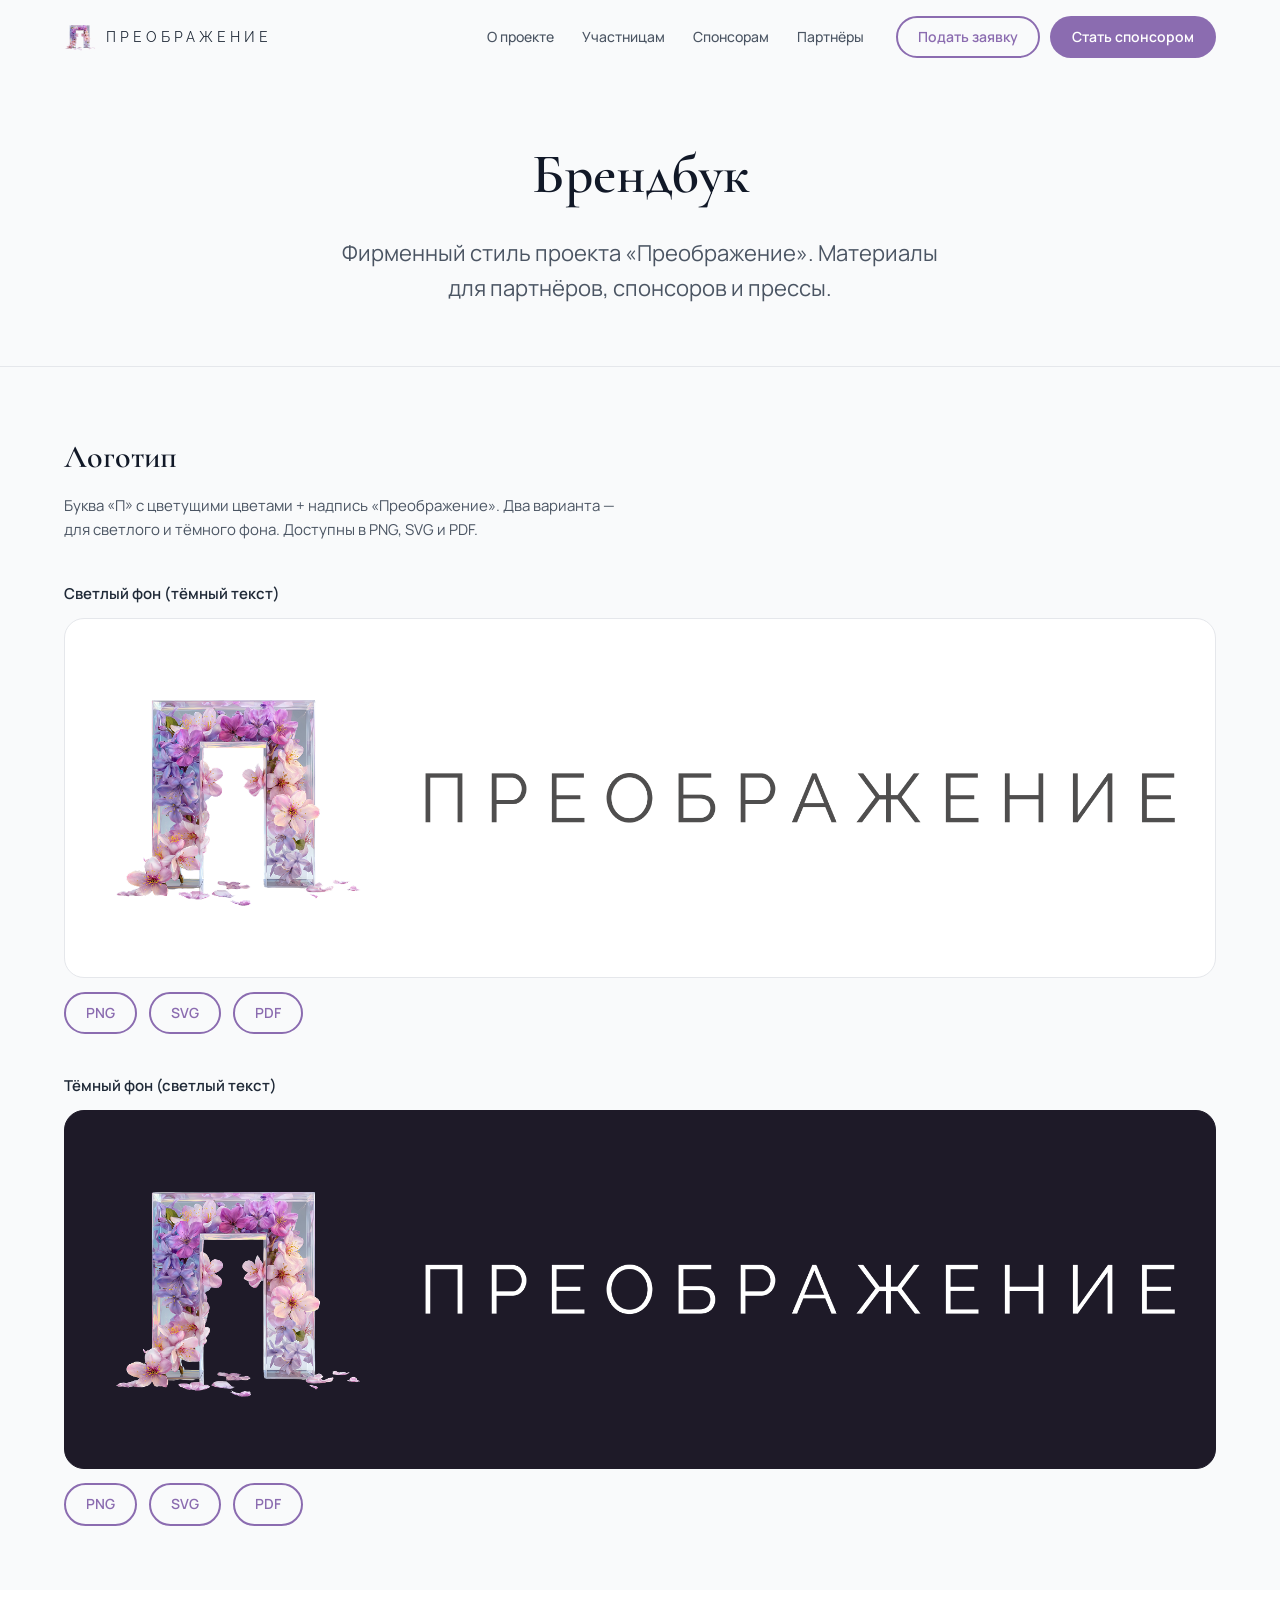
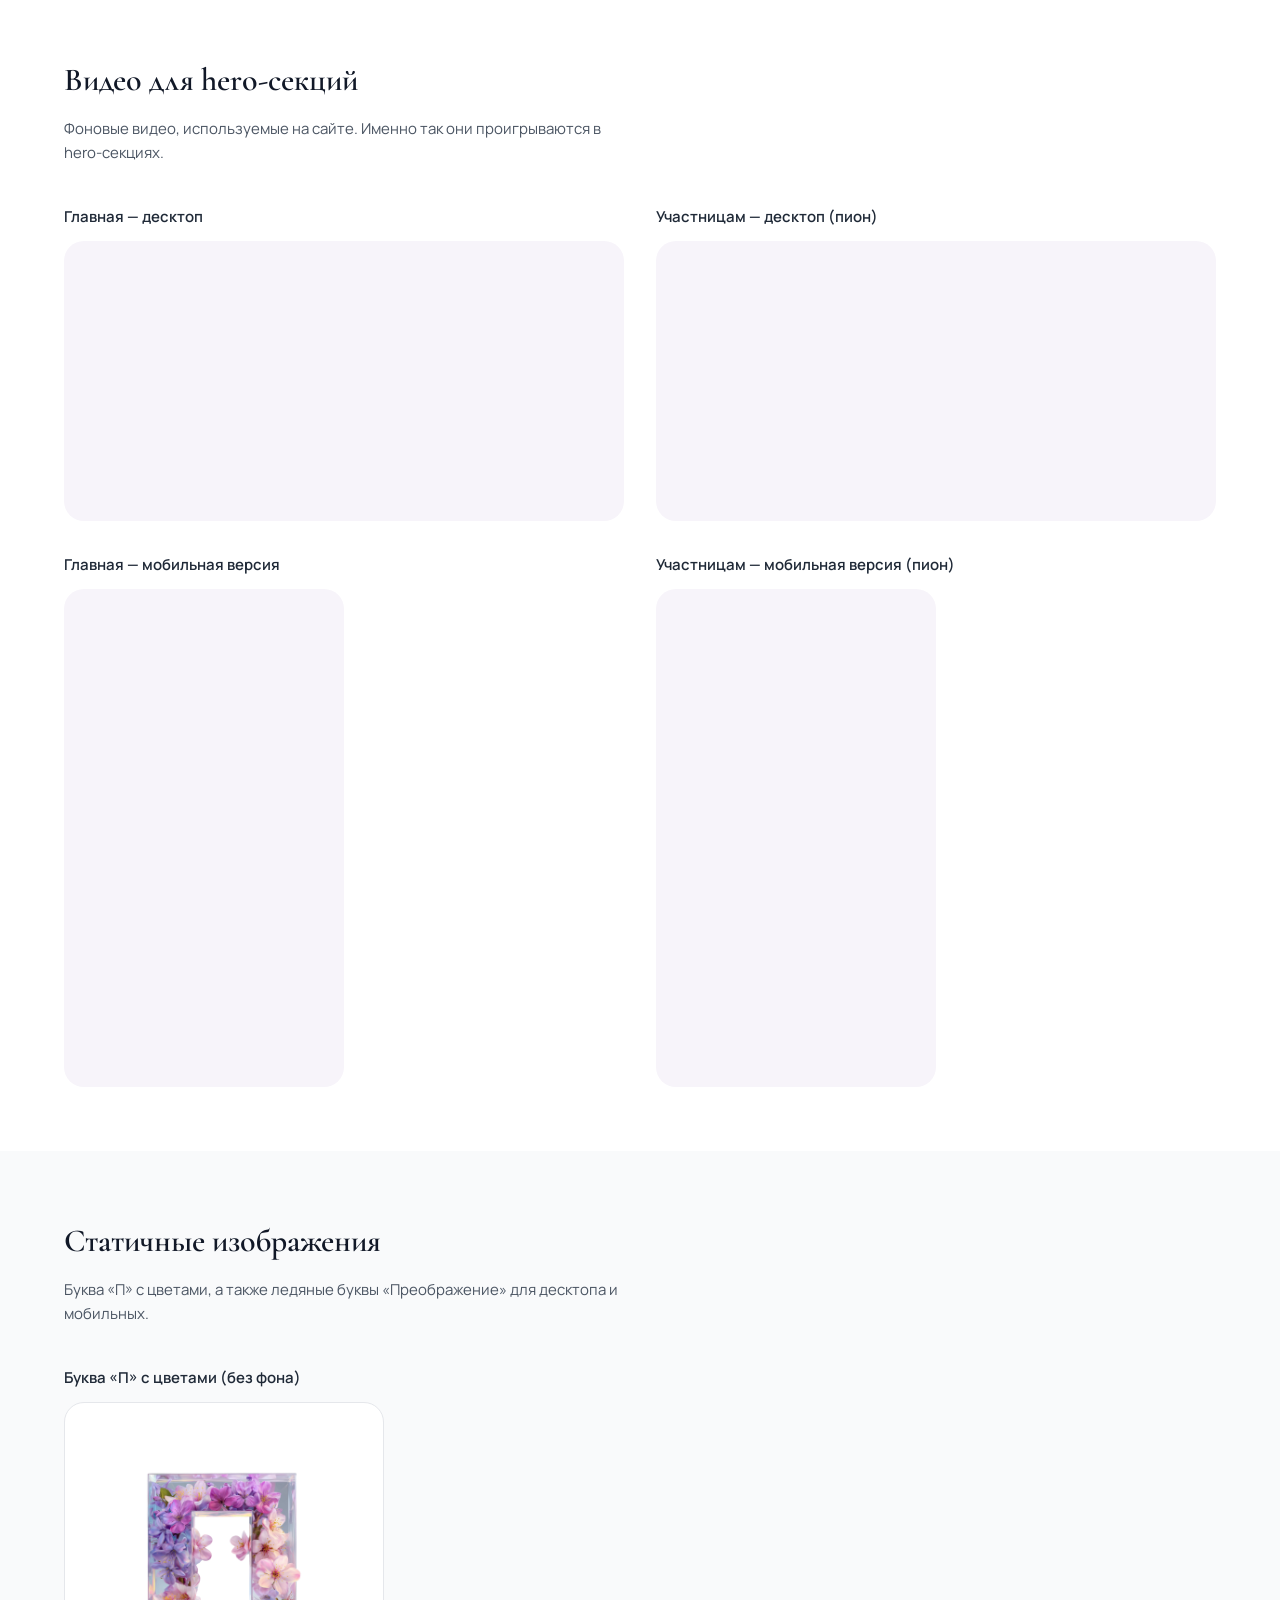
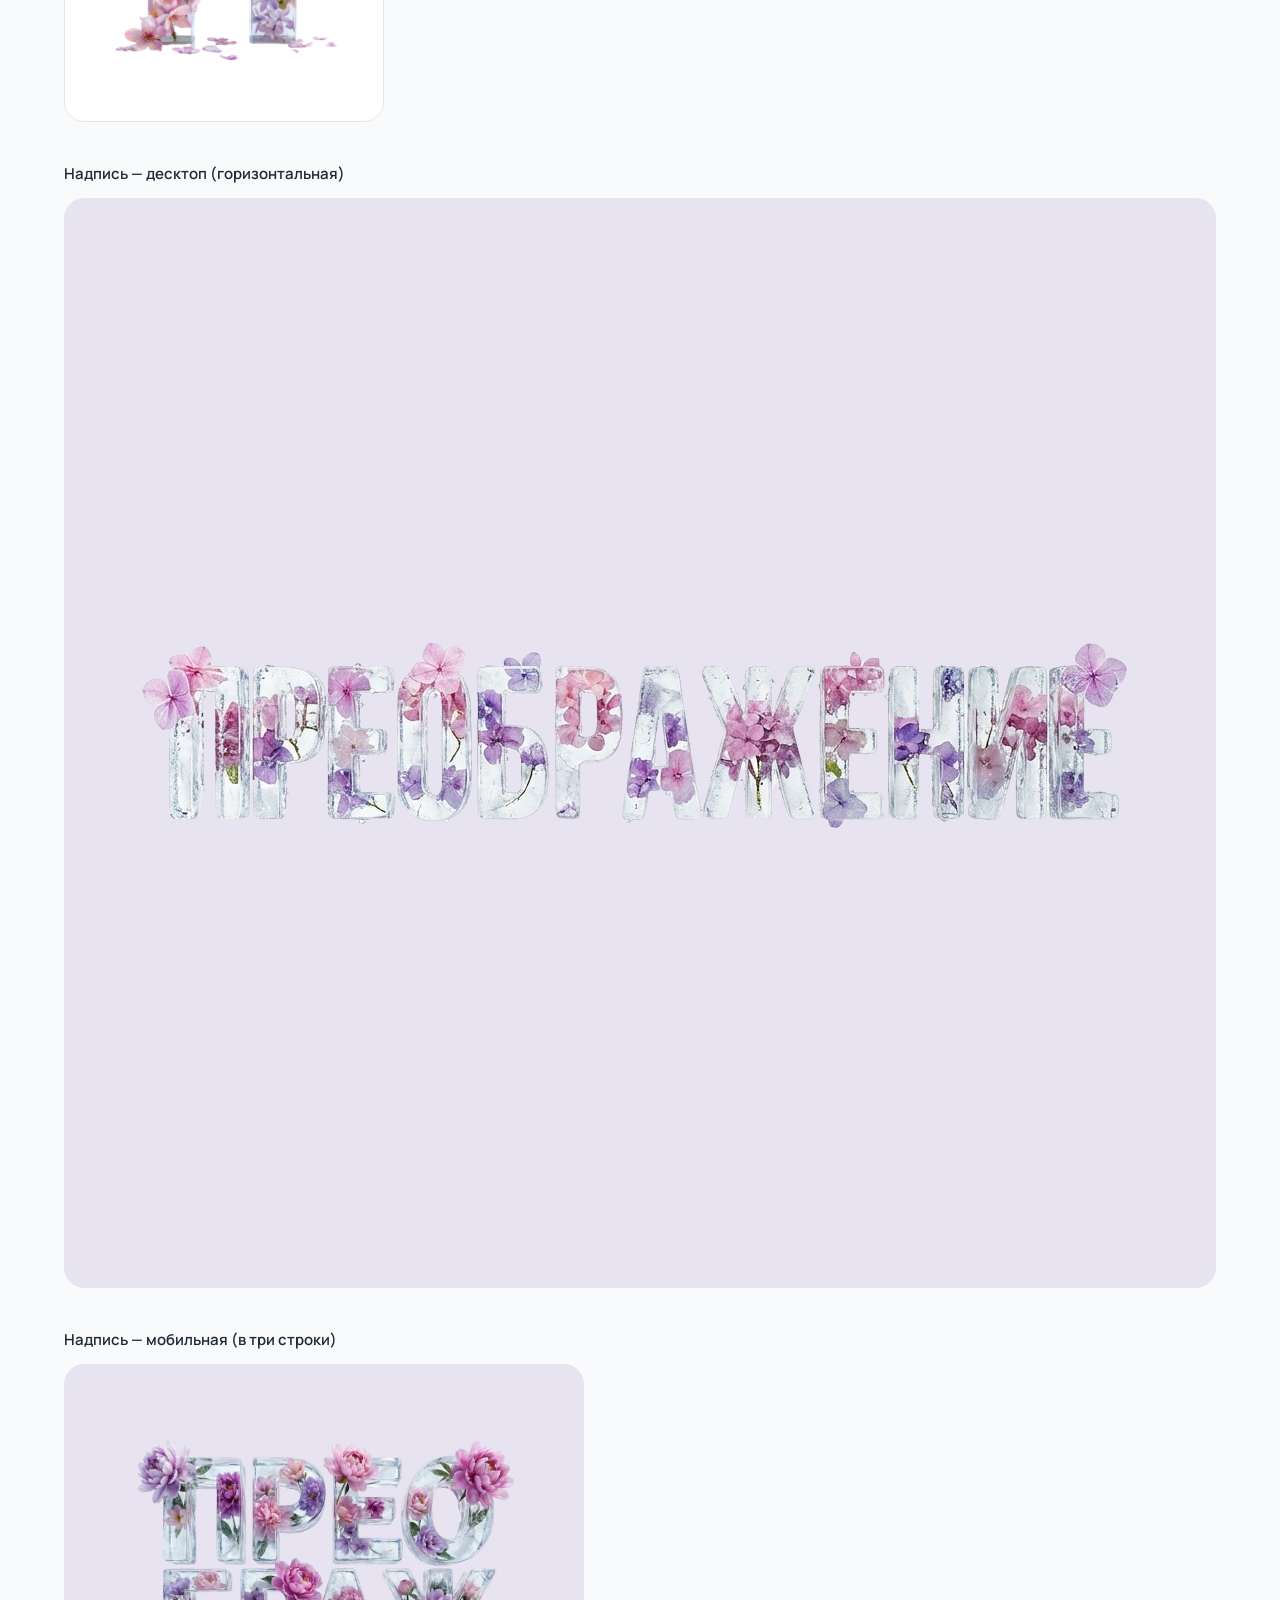
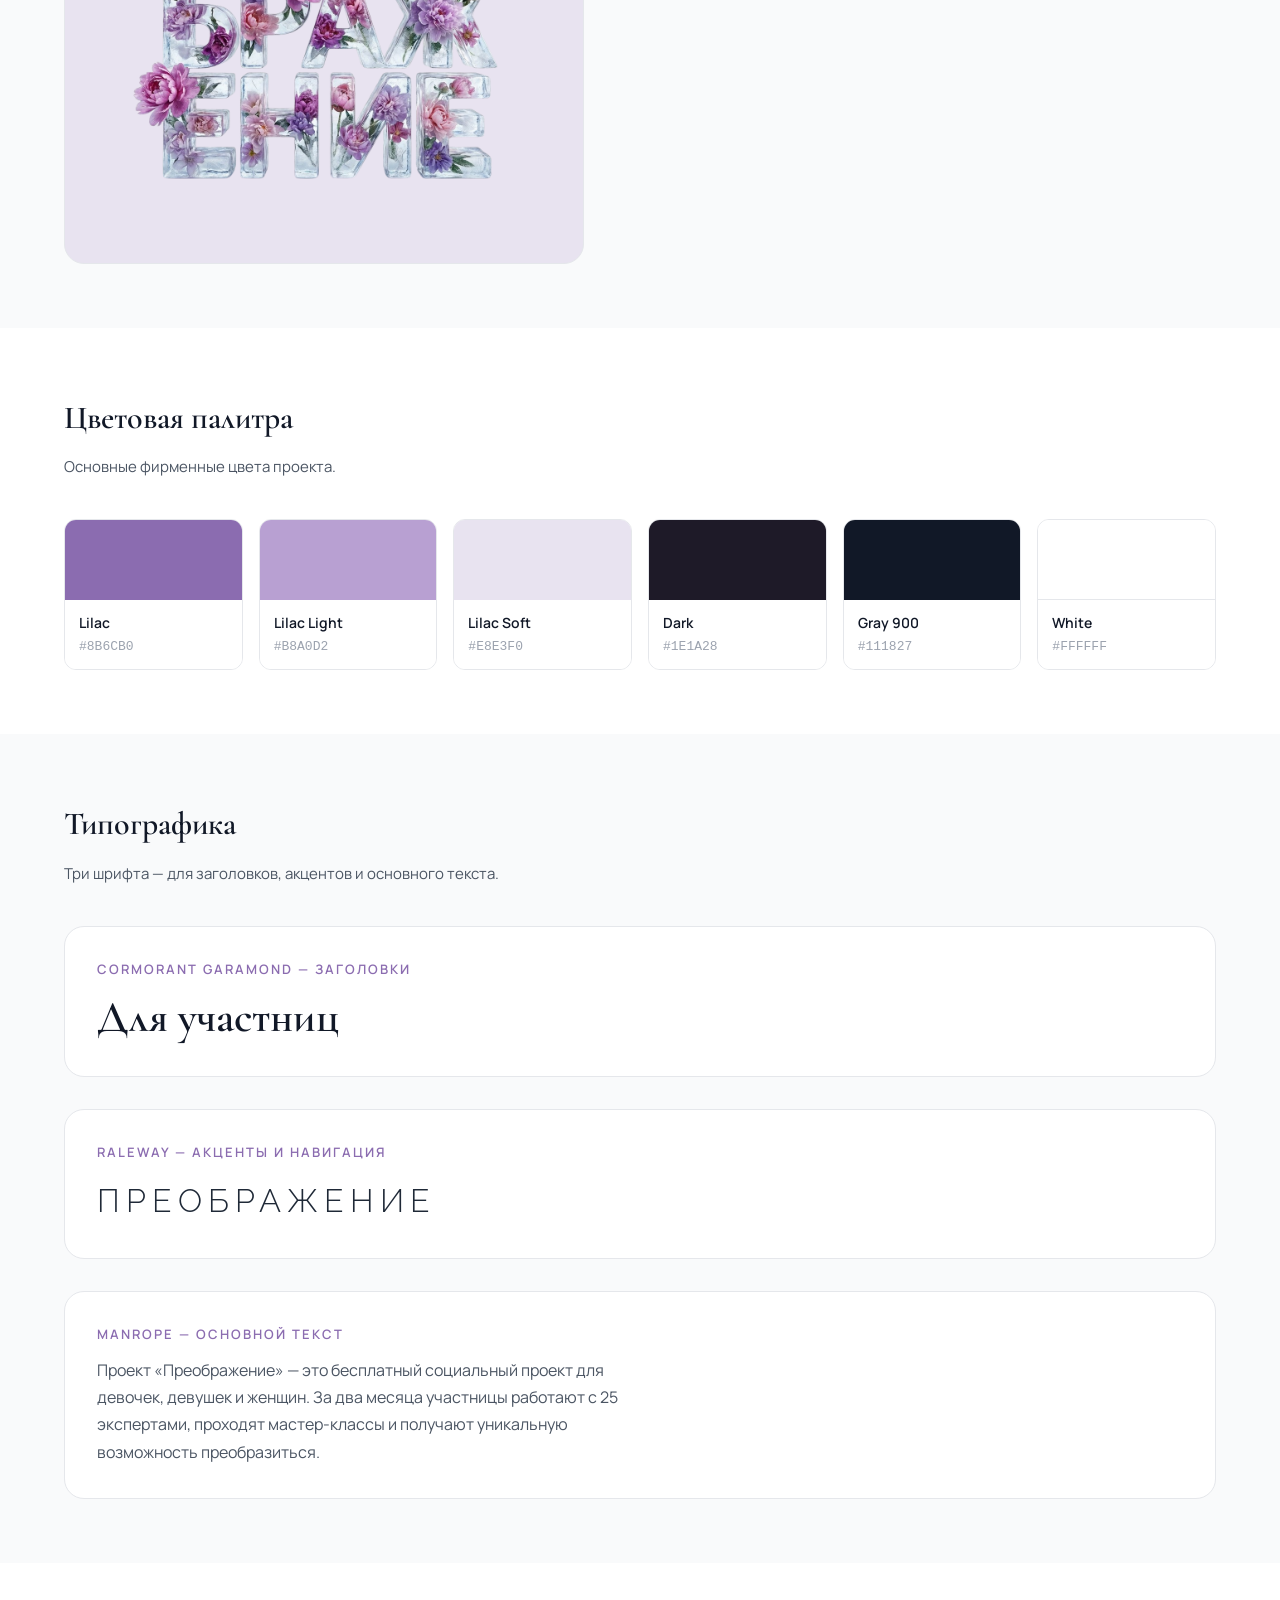
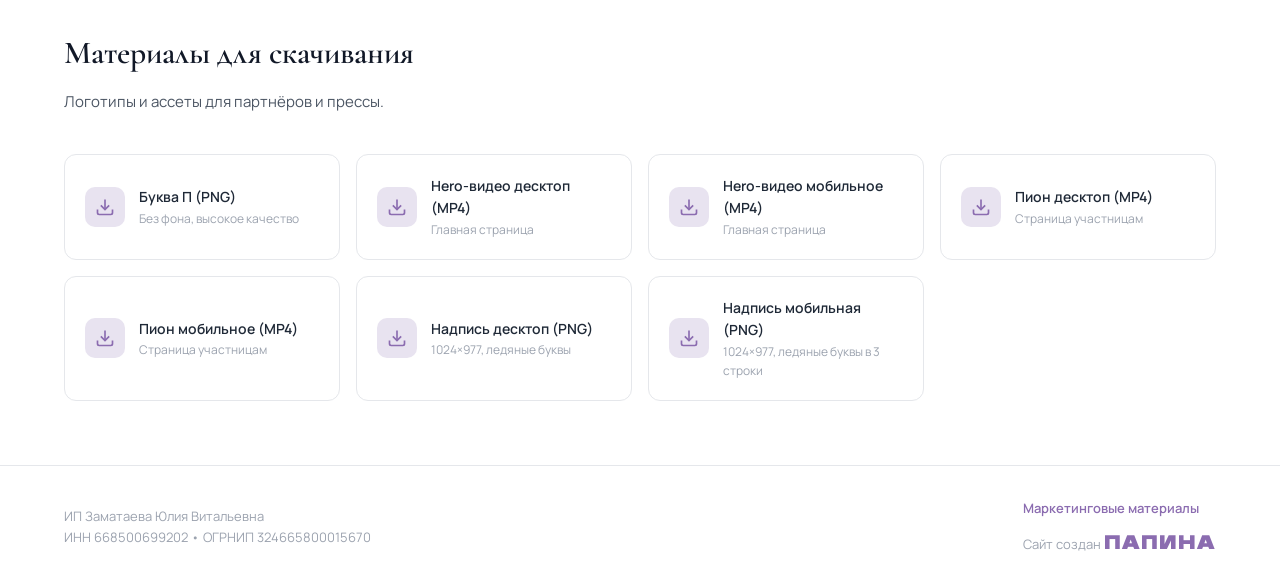
==== commit 5f9d8baa: "feat: new partners, experts update, mobile fixes, ПАПИНА branding - Add 8 new partner cards (Адиян, " ====
--- a/brand.html
+++ b/brand.html
@@ -496,7 +496,7 @@
       </div>
       <div class="footer__right">
         <a href="brand.html" class="footer__link">Маркетинговые материалы</a>
-        <p>Сайт создан <a href="https://papina.team" target="_blank" rel="noopener">ПАПИНА</a></p>
+        <p>Сайт создан <a href="https://papina.team" target="_blank" rel="noopener" class="footer__brand">ПАПИНА</a></p>
       </div>
     </div>
   </footer>
--- a/style.css
+++ b/style.css
@@ -1,3 +1,5 @@
+@import url('https://fonts.googleapis.com/css2?family=Dela+Gothic+One&display=swap');
+
 /* === VARIABLES === */
 :root {
   --lilac: #8B6CB0;
@@ -242,7 +244,7 @@
     display: block;
     width: 224%;
     height: auto;
-    margin-left: -65%;
+    margin-left: -62%;
   }
   .hero__overlay { display: none; }
   .hero__top {
@@ -641,7 +643,7 @@
 }
 .partners__stage::before,
 .partners__stage::after {
-  content: '';
+  content: none;
   position: absolute;
   top: 16%;
   height: 68%;
@@ -652,12 +654,9 @@
 }
 .partners__stage::before { left: calc(33.333% + 5px); }
 .partners__stage::after { left: calc(66.666% - 5px); }
-.partners__stage .partner:nth-child(1),
-.partners__stage .partner:nth-child(4) { grid-column: 1; grid-row: 1; }
-.partners__stage .partner:nth-child(2),
-.partners__stage .partner:nth-child(5) { grid-column: 2; grid-row: 1; }
-.partners__stage .partner:nth-child(3),
-.partners__stage .partner:nth-child(6) { grid-column: 3; grid-row: 1; }
+.partners__stage .partner:nth-child(3n+1) { grid-column: 1; grid-row: 1; }
+.partners__stage .partner:nth-child(3n+2) { grid-column: 2; grid-row: 1; }
+.partners__stage .partner:nth-child(3n+3) { grid-column: 3; grid-row: 1; }
 .partners__stage .partner {
   opacity: 0;
   transform: translateY(6px);
@@ -688,6 +687,14 @@
   background: var(--lilac);
   width: 24px;
   border-radius: 4px;
+}
+.partners__counter {
+  display: none;
+  text-align: center;
+  margin-top: 20px;
+  font-size: 14px;
+  color: var(--gray-400);
+  letter-spacing: 1px;
 }
 .partner {
   background: var(--white);
@@ -856,6 +863,13 @@
 .footer__right a { color: var(--lilac); font-weight: 600; }
 .footer__right a:hover { text-decoration: underline; }
 .footer__link { display: block; margin-bottom: 8px; }
+.footer__brand {
+  font-family: 'Dela Gothic One', sans-serif;
+  font-size: 18px;
+  font-weight: 400;
+  letter-spacing: 2px;
+  text-transform: uppercase;
+}
 
 /* === PAGE HERO (sub-pages) === */
 .page-hero {
@@ -1254,14 +1268,17 @@
   }
   .partners__stage::before,
   .partners__stage::after { display: none; }
-  .partners__stage .partner:nth-child(1),
-  .partners__stage .partner:nth-child(2),
-  .partners__stage .partner:nth-child(3),
-  .partners__stage .partner:nth-child(4),
-  .partners__stage .partner:nth-child(5),
-  .partners__stage .partner:nth-child(6) {
-    grid-column: 1; grid-row: 1;
+  .partners__stage .partner,
+  .partners__stage .partner:nth-child(3n+1),
+  .partners__stage .partner:nth-child(3n+2),
+  .partners__stage .partner:nth-child(3n+3) {
+    grid-column: 1 !important;
+    grid-row: 1 !important;
+    width: 100%;
+    max-width: 100%;
   }
+  .partners__dots { display: none; }
+  .partners__counter { display: block; }
   .lightbox__nav { width: 25%; }
   .specialists__grid { grid-template-columns: 1fr; }
   .cta-dual__grid { grid-template-columns: 1fr; }
